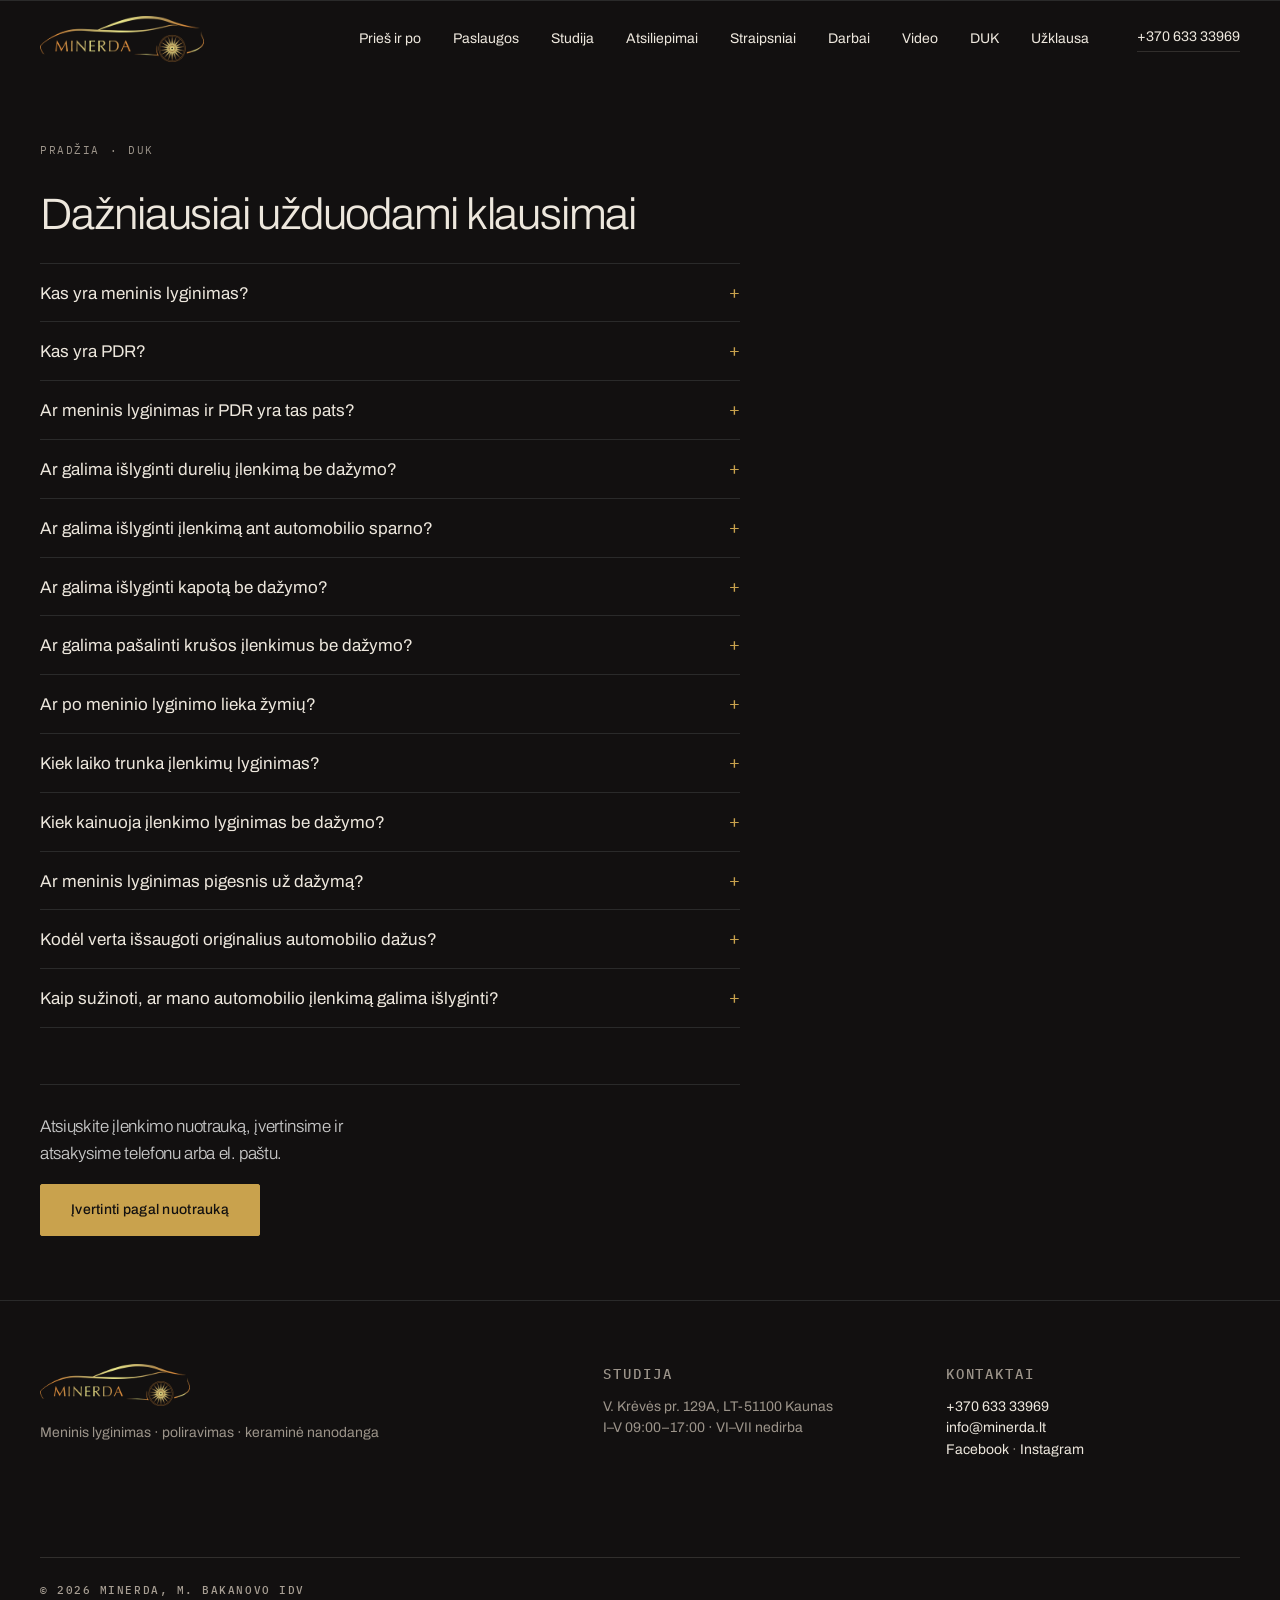
==== duk/index.html @ dfdcf054 "Zibintu straipsnis: pamatiniu -> matiniu visur Saltinis content/zibintu-poliravimas.md; per build at" ====
<!DOCTYPE html>
<html lang="lt">
<head>
<meta charset="utf-8">
<meta name="viewport" content="width=device-width, initial-scale=1, viewport-fit=cover">
<title>Dažniausiai užduodami klausimai | Minerda</title>
<meta name="description" content="Atsakymai apie meninį lyginimą ir PDR: durelių, sparno, kapoto ir krušos įlenkimų lyginimas be dažymo, žymės, terminai ir kaina. Minerda, Kaunas.">
<meta name="theme-color" content="#121010">
<link rel="canonical" href="https://minerda.lt/duk/">
<meta property="og:type" content="website">
<meta property="og:locale" content="lt_LT">
<meta property="og:site_name" content="Minerda">
<meta property="og:title" content="Dažniausiai užduodami klausimai | Minerda">
<meta property="og:description" content="Atsakymai apie meninį lyginimą ir PDR: durelių, sparno, kapoto ir krušos įlenkimų lyginimas be dažymo, žymės, terminai ir kaina. Minerda, Kaunas.">
<meta property="og:image" content="https://minerda.lt/img/og.jpg">
<meta property="og:url" content="https://minerda.lt/duk/">
<meta name="twitter:card" content="summary_large_image">
<link rel="icon" href="../img/icon-64.png" sizes="64x64">
<link rel="icon" href="../img/icon-512.png" sizes="512x512">
<link rel="apple-touch-icon" href="../img/icon-180.png">
<link rel="preconnect" href="https://fonts.googleapis.com">
<link rel="preconnect" href="https://fonts.gstatic.com" crossorigin>
<link rel="preload" as="style"
      href="https://fonts.googleapis.com/css2?family=Archivo:wght@300;400;500&family=IBM+Plex+Mono:wght@400;500&display=swap">
<link rel="stylesheet" media="print" onload="this.media='all'"
      href="https://fonts.googleapis.com/css2?family=Archivo:wght@300;400;500&family=IBM+Plex+Mono:wght@400;500&display=swap">
<noscript><link rel="stylesheet"
      href="https://fonts.googleapis.com/css2?family=Archivo:wght@300;400;500&family=IBM+Plex+Mono:wght@400;500&display=swap"></noscript>
<link rel="stylesheet" href="../styles.css?v=20260909b">
<script>document.documentElement.className += ' js';</script>
<script type="application/ld+json">{"@context": "https://schema.org", "@type": "FAQPage", "mainEntity": [{"@type": "Question", "name": "Kas yra meninis lyginimas?", "acceptedAnswer": {"@type": "Answer", "text": "Meninis lyginimas – automobilio kėbulo įlenkimų tiesinimo technologija, leidžianti daugeliu atvejų pašalinti deformaciją neperdažant automobilio detalės. Šis metodas dar vadinamas PDR arba įlenkimų lyginimu be dažymo."}}, {"@type": "Question", "name": "Kas yra PDR?", "acceptedAnswer": {"@type": "Answer", "text": "PDR – „Paintless Dent Repair\" – tai įlenkimų remonto be dažymo technologija. Jos metu automobilio kėbulo metalas formuojamas ir grąžinamas į pradinę padėtį išsaugant esamą dažų dangą."}}, {"@type": "Question", "name": "Ar meninis lyginimas ir PDR yra tas pats?", "acceptedAnswer": {"@type": "Answer", "text": "Praktikoje terminai „meninis lyginimas\", „bedažis lyginimas\", „įlenkimų lyginimas be dažymo\" ir „PDR\" dažnai naudojami tai pačiai arba labai panašiai automobilio kėbulo remonto technologijai apibūdinti."}}, {"@type": "Question", "name": "Ar galima išlyginti durelių įlenkimą be dažymo?", "acceptedAnswer": {"@type": "Answer", "text": "Dažnai taip. Jeigu durelių dažai nepažeisti ir metalo deformacija tinkama PDR technologijai, durelių įlenkimas gali būti pašalintas be dažymo."}}, {"@type": "Question", "name": "Ar galima išlyginti įlenkimą ant automobilio sparno?", "acceptedAnswer": {"@type": "Answer", "text": "Taip, daugelį sparnų įlenkimų galima lyginti PDR būdu. Galimybė priklauso nuo įlenkimo vietos, gylio, dažų būklės ir metalo deformacijos."}}, {"@type": "Question", "name": "Ar galima išlyginti kapotą be dažymo?", "acceptedAnswer": {"@type": "Answer", "text": "Daugeliu atvejų taip. PDR naudojamas kapoto įlenkimams, krušos duobutėms ir kitiems pažeidimams šalinti, tačiau kiekvienas pažeidimas turi būti įvertintas individualiai."}}, {"@type": "Question", "name": "Ar galima pašalinti krušos įlenkimus be dažymo?", "acceptedAnswer": {"@type": "Answer", "text": "Taip. Automobilių lyginimas po krušos yra viena svarbiausių PDR technologijos pritaikymo sričių. Jeigu dažai nepažeisti, daug krušos sukeltų įlenkimų galima pašalinti neperdažant automobilio."}}, {"@type": "Question", "name": "Ar po meninio lyginimo lieka žymių?", "acceptedAnswer": {"@type": "Answer", "text": "Rezultatas priklauso nuo pažeidimo sudėtingumo, metalo ištempimo, dažų būklės, pažeidimo vietos ir kitų aplinkybių. Tinkami PDR remontui įlenkimai dažnai gali būti pašalinti labai tiksliai."}}, {"@type": "Question", "name": "Kiek laiko trunka įlenkimų lyginimas?", "acceptedAnswer": {"@type": "Answer", "text": "Nedidelio įlenkimo remontas gali būti atliekamas gana greitai, tačiau sudėtingų arba daugybinių pažeidimų, pavyzdžiui, po krušos, remontas užtrunka ilgiau. Tikslus terminas nustatomas įvertinus automobilį."}}, {"@type": "Question", "name": "Kiek kainuoja įlenkimo lyginimas be dažymo?", "acceptedAnswer": {"@type": "Answer", "text": "Kaina priklauso nuo įlenkimo dydžio, gylio, vietos, detalės konstrukcijos, įlenkimų skaičiaus ir darbų sudėtingumo. Dėl šios priežasties tiksli meninio lyginimo kaina paprastai nustatoma pagal konkretaus pažeidimo nuotraukas arba apžiūrėjus automobilį."}}, {"@type": "Question", "name": "Ar meninis lyginimas pigesnis už dažymą?", "acceptedAnswer": {"@type": "Answer", "text": "Kai pažeidimas tinkamas PDR remontui, lyginimas be dažymo gali būti ekonomiškesnis, nes nereikia atlikti visų tradicinio kėbulo remonto etapų – glaistymo, gruntavimo ir detalės perdažymo."}}, {"@type": "Question", "name": "Kodėl verta išsaugoti originalius automobilio dažus?", "acceptedAnswer": {"@type": "Answer", "text": "Originali gamyklinė dažų danga leidžia išvengti papildomo detalės perdažymo ir galimų atspalvio skirtumų. Tai ypač aktualu naujesniems ir didesnės vertės automobiliams."}}, {"@type": "Question", "name": "Kaip sužinoti, ar mano automobilio įlenkimą galima išlyginti?", "acceptedAnswer": {"@type": "Answer", "text": "Paprasčiausias būdas – pateikti kelias aiškias įlenkimo nuotraukas iš skirtingų kampų. Pagal jas galima preliminariai įvertinti pažeidimą, o galutinis sprendimas priimamas apžiūrėjus automobilį."}}]}</script>
<script type="application/ld+json">{"@context": "https://schema.org", "@type": "BreadcrumbList", "itemListElement": [{"@type": "ListItem", "position": 1, "name": "Pradžia", "item": "https://minerda.lt/"}, {"@type": "ListItem", "position": 2, "name": "Dažniausiai užduodami klausimai", "item": "https://minerda.lt/duk/"}]}</script>
</head>
<body class="">
<a class="skip" href="#main">Pereiti prie turinio</a>

<header class="nav" id="nav">
  <div class="wrap nav__in">
    <a class="nav__brand" href="../#top" aria-label="Minerda — pradžia">
      <picture><source srcset="../img/minerda-logo-400.webp" type="image/webp"><img src="../img/minerda-logo-400.png" width="400" height="93" alt="Minerda"></picture>
    </a>
    <nav class="nav__links" aria-label="Pagrindinis meniu">
      <a href="../#darbas">Prieš ir po</a>
      <a href="../#paslaugos">Paslaugos</a>
      <a href="../#studija">Studija</a>
      <a href="../#atsiliepimai">Atsiliepimai</a>
      <a href="../straipsniai/">Straipsniai</a>
      <a href="../#darbai">Darbai</a>
      <a href="../#video">Video</a>
      <a href="../duk/">DUK</a>
      <a href="../#uzklausa">Užklausa</a>
    </nav>
    <a class="tlink nav__tel" href="tel:+37063333969">+370 633 33969</a>
    <button class="nav__toggle" id="navToggle" aria-expanded="false" aria-controls="navPanel" aria-label="Atidaryti meniu">
      <span></span><span></span>
    </button>
  </div>
  <div class="nav__panel" id="navPanel" hidden>
    <div class="nav__panel-in">
      <a href="../#darbas">Prieš ir po</a>
      <a href="../#paslaugos">Paslaugos</a>
      <a href="../#studija">Studija</a>
      <a href="../#atsiliepimai">Atsiliepimai</a>
      <a href="../straipsniai/">Straipsniai</a>
      <a href="../#darbai">Darbai</a>
      <a href="../#video">Video</a>
      <a href="../duk/">DUK</a>
      <a href="../#uzklausa">Užklausa</a>
    </div>
    <a class="nav__panel-tel" href="tel:+37063333969">+370 633 33969</a>
  </div>
</header>

<main id="main">

<section class="sec sec--list sec--dukpage">
  <div class="wrap">
    <nav class="crumbs rv" aria-label="Kelias"><a href="../">Pradžia</a><span>·</span><span>DUK</span></nav>
    <div class="head rv">
      <h1>Dažniausiai užduodami klausimai</h1>
    </div>
    <div class="art">
<div class="faq rv">
  <details>
    <summary>Kas yra meninis lyginimas?</summary>
    <div><p>Meninis lyginimas – automobilio kėbulo įlenkimų tiesinimo technologija, leidžianti daugeliu atvejų pašalinti deformaciją neperdažant automobilio detalės. Šis metodas dar vadinamas PDR arba įlenkimų lyginimu be dažymo.</p></div>
  </details>
  <details>
    <summary>Kas yra PDR?</summary>
    <div><p>PDR – „Paintless Dent Repair&quot; – tai įlenkimų remonto be dažymo technologija. Jos metu automobilio kėbulo metalas formuojamas ir grąžinamas į pradinę padėtį išsaugant esamą dažų dangą.</p></div>
  </details>
  <details>
    <summary>Ar meninis lyginimas ir PDR yra tas pats?</summary>
    <div><p>Praktikoje terminai „meninis lyginimas&quot;, „bedažis lyginimas&quot;, „įlenkimų lyginimas be dažymo&quot; ir „PDR&quot; dažnai naudojami tai pačiai arba labai panašiai automobilio kėbulo remonto technologijai apibūdinti.</p></div>
  </details>
  <details>
    <summary>Ar galima išlyginti durelių įlenkimą be dažymo?</summary>
    <div><p>Dažnai taip. Jeigu durelių dažai nepažeisti ir metalo deformacija tinkama PDR technologijai, durelių įlenkimas gali būti pašalintas be dažymo.</p></div>
  </details>
  <details>
    <summary>Ar galima išlyginti įlenkimą ant automobilio sparno?</summary>
    <div><p>Taip, daugelį sparnų įlenkimų galima lyginti PDR būdu. Galimybė priklauso nuo įlenkimo vietos, gylio, dažų būklės ir metalo deformacijos.</p></div>
  </details>
  <details>
    <summary>Ar galima išlyginti kapotą be dažymo?</summary>
    <div><p>Daugeliu atvejų taip. PDR naudojamas kapoto įlenkimams, krušos duobutėms ir kitiems pažeidimams šalinti, tačiau kiekvienas pažeidimas turi būti įvertintas individualiai.</p></div>
  </details>
  <details>
    <summary>Ar galima pašalinti krušos įlenkimus be dažymo?</summary>
    <div><p>Taip. Automobilių lyginimas po krušos yra viena svarbiausių PDR technologijos pritaikymo sričių. Jeigu dažai nepažeisti, daug krušos sukeltų įlenkimų galima pašalinti neperdažant automobilio.</p></div>
  </details>
  <details>
    <summary>Ar po meninio lyginimo lieka žymių?</summary>
    <div><p>Rezultatas priklauso nuo pažeidimo sudėtingumo, metalo ištempimo, dažų būklės, pažeidimo vietos ir kitų aplinkybių. Tinkami PDR remontui įlenkimai dažnai gali būti pašalinti labai tiksliai.</p></div>
  </details>
  <details>
    <summary>Kiek laiko trunka įlenkimų lyginimas?</summary>
    <div><p>Nedidelio įlenkimo remontas gali būti atliekamas gana greitai, tačiau sudėtingų arba daugybinių pažeidimų, pavyzdžiui, po krušos, remontas užtrunka ilgiau. Tikslus terminas nustatomas įvertinus automobilį.</p></div>
  </details>
  <details>
    <summary>Kiek kainuoja įlenkimo lyginimas be dažymo?</summary>
    <div><p>Kaina priklauso nuo įlenkimo dydžio, gylio, vietos, detalės konstrukcijos, įlenkimų skaičiaus ir darbų sudėtingumo. Dėl šios priežasties tiksli meninio lyginimo kaina paprastai nustatoma pagal konkretaus pažeidimo nuotraukas arba apžiūrėjus automobilį.</p></div>
  </details>
  <details>
    <summary>Ar meninis lyginimas pigesnis už dažymą?</summary>
    <div><p>Kai pažeidimas tinkamas PDR remontui, lyginimas be dažymo gali būti ekonomiškesnis, nes nereikia atlikti visų tradicinio kėbulo remonto etapų – glaistymo, gruntavimo ir detalės perdažymo.</p></div>
  </details>
  <details>
    <summary>Kodėl verta išsaugoti originalius automobilio dažus?</summary>
    <div><p>Originali gamyklinė dažų danga leidžia išvengti papildomo detalės perdažymo ir galimų atspalvio skirtumų. Tai ypač aktualu naujesniems ir didesnės vertės automobiliams.</p></div>
  </details>
  <details>
    <summary>Kaip sužinoti, ar mano automobilio įlenkimą galima išlyginti?</summary>
    <div><p>Paprasčiausias būdas – pateikti kelias aiškias įlenkimo nuotraukas iš skirtingų kampų. Pagal jas galima preliminariai įvertinti pažeidimą, o galutinis sprendimas priimamas apžiūrėjus automobilį.</p></div>
  </details>
</div>
      <div class="cta rv">
        <p class="cta__t">Atsiųskite įlenkimo nuotrauką, įvertinsime ir atsakysime telefonu arba el. paštu.</p>
        <a class="btn" href="../#uzklausa">Įvertinti pagal nuotrauką</a>
      </div>
    </div>
  </div>
</section>

</main>

<footer class="foot">
  <div class="wrap foot__in">
    <div class="foot__brand">
      <picture><source srcset="../img/minerda-logo-400.webp" type="image/webp"><img src="../img/minerda-logo-400.png" width="400" height="93" alt="Minerda" loading="lazy"></picture>
      <p>Meninis lyginimas · poliravimas · keraminė nanodanga</p>
    </div>
    <div class="foot__col foot__col--addr">
      <p class="mono">Studija</p>
      <p class="foot__lines"><span>V. Krėvės pr. 129A, LT-51100 Kaunas</span><b class="sep"> · </b><span>I–V 09:00–17:00 · VI–VII nedirba</span></p>
    </div>
    <div class="foot__col foot__col--con">
      <p class="mono">Kontaktai</p>
      <p class="foot__lines"><span><a href="tel:+37063333969">+370 633 33969</a></span><b class="sep"> · </b><span><a href="mailto:info@minerda.lt">info@minerda.lt</a></span><b class="sep"> · </b><span><a href="https://www.facebook.com/profile.php?id=100054326658601" target="_blank" rel="noopener">Facebook</a> · <a href="https://www.instagram.com/_minerda_/" target="_blank" rel="noopener">Instagram</a></span></p>
    </div>
    <p class="foot__legal">© <span id="yr">2026</span> MINERDA, M. Bakanovo IDV</p>
  </div>
</footer>

<div class="callbar" id="callbar">
  <a href="tel:+37063333969">Skambinti</a>
  <a href="../#uzklausa" class="callbar__b">Įvertinti pagal nuotrauką</a>
</div>

<script src="../lenis.min.js"></script>
<script src="../main.js?v=20260909b"></script>
</body>
</html>
---- styles.css ----
/* ─────────────────────────────────────────────────────────────
   MINERDA — Kaunas
   6 type sizes · 1 accent · 1 line · 0 shadows · 1 radius (2px)
   Rhythm: 128px between sections · 48px in section · 12px in pair · 96px between pairs
   Motion: one reveal · hero settle 1.04→1
   ───────────────────────────────────────────────────────────── */

:root{
  --ink:#121010;
  --ink-2:#191615;
  --text:#EDE7DD;
  --muted:#9C948A;
  --gold:#C9A24D;
  --line:rgba(237,231,221,.14);
  --line-2:#2A2A2A;
  --body-c:#C8C8C8;
  --cap-c:#9A9A9A;
  --desc-c:#B5B5B5;

  --f:"Archivo","Helvetica Neue",Arial,sans-serif;
  --m:"IBM Plex Mono",ui-monospace,monospace;
  --t-display:72px;
  --t-h2:44px;
  --t-lead:22px;
  --t-body:17px;
  --t-sm:14px;
  --t-label:11px;

  --gap-sec:64px;     /* ×2 between adjacent sections = 128px */
  --gap-block:48px;
  --gap-pair:96px;
  --s2:16px; --s3:24px; --s4:32px;
  --pad:40px;
  --max:1280px;
  --r:2px;

  --e:cubic-bezier(.16,1,.30,1);      /* UI, tekstų reveal */
  --e2:cubic-bezier(.76,0,.24,1);     /* didesni judesiai: clip atidengimai */
  --d-ui:150ms; --d-mid:320ms; --d-rev:560ms;
}

*,*::before,*::after{box-sizing:border-box}
html{-webkit-text-size-adjust:100%; -webkit-tap-highlight-color:transparent}
body{
  margin:0; background:var(--ink); color:var(--text);
  font-family:var(--f); font-size:var(--t-body); font-weight:400; line-height:1.55;
  font-feature-settings:"kern" 1,"liga" 1;
  -webkit-font-smoothing:antialiased; text-rendering:optimizeLegibility;
  overflow-x:hidden; overflow-x:clip;  /* clip, ne hidden — hidden laužo sticky */
}
img{max-width:100%; height:auto; display:block; border-radius:0}
table,th,td,input,textarea,button,select,optgroup{font-family:inherit; font-size:inherit; line-height:inherit}
a{color:inherit; text-decoration:none}
h1,h2,h3{margin:0; font-weight:300; letter-spacing:-.028em; text-wrap:balance}
p{margin:0; text-wrap:pretty}
::selection{background:var(--gold); color:var(--ink)}
:focus-visible{outline:2px solid var(--gold); outline-offset:3px}
.sr{position:absolute;width:1px;height:1px;overflow:hidden;clip:rect(0 0 0 0);white-space:nowrap}
.skip{position:absolute;left:-9999px;top:0;background:var(--gold);color:var(--ink);padding:12px 18px;z-index:200}
.skip:focus{left:0}

.wrap{width:100%; max-width:var(--max); margin:0 auto; padding-left:var(--pad); padding-right:var(--pad)}

/* small type — one recipe everywhere */
.label,.mono,.facts dt,.more dt,.ba__tag,
.field label,.contacts .mono,.lb__f figcaption,.foot__legal,.quote cite{
  font-family:var(--m); font-size:var(--t-label); font-weight:500;
  letter-spacing:.14em; text-transform:uppercase;
}
.label{color:var(--gold); margin:0 0 var(--s3)}
.mono{color:var(--muted)}
.lead{font-size:var(--t-lead); line-height:1.45; color:var(--muted); letter-spacing:-.012em}

/* ── actions: one primary style, secondary is a text link ─── */
.btn{
  display:inline-flex; align-items:center; justify-content:center;
  min-height:48px; padding:14px 30px; border:1px solid var(--gold); border-radius:var(--r);
  background:var(--gold); color:var(--ink);
  font-family:var(--f); font-size:var(--t-sm); font-weight:500; letter-spacing:.02em; cursor:pointer;
  transition:background-color var(--d-ui) var(--e), border-color var(--d-ui) var(--e), color var(--d-ui) var(--e), transform 100ms var(--e);
}
.btn:hover{background:var(--text); border-color:var(--text)}
.btn:active{transform:scale(.98)}
.btn--full{width:100%}
.tlink{
  display:inline-block; font-size:var(--t-sm); color:var(--text);
  border-bottom:1px solid var(--line); padding-bottom:3px;
  transition:border-color var(--d-ui) var(--e), color var(--d-ui) var(--e);
}
.tlink:hover{border-bottom-color:var(--text)}

/* ── nav ─────────────────────────────────────────────────── */
.nav{position:fixed; inset:0 0 auto; z-index:100; border-bottom:1px solid transparent;
     transition:background-color var(--d-mid) var(--e), border-color var(--d-mid) var(--e)}
.nav.is-stuck{background:rgba(18,16,16,.97); -webkit-backdrop-filter:blur(12px); backdrop-filter:blur(12px); border-bottom-color:var(--line)}
.nav__in{display:flex; align-items:center; gap:var(--gap-block); height:78px}
.nav__brand img{width:164px; height:auto}
.nav__links{display:flex; gap:var(--s4); margin-left:auto; font-size:var(--t-sm); color:var(--text)}
.nav__links a{position:relative; padding:6px 0; transition:color var(--d-ui) var(--e)}
.nav__links a::after{content:""; position:absolute; left:0; right:0; bottom:0; height:1px; background:var(--gold);
  transform:scaleX(0); transform-origin:left; transition:transform var(--d-mid) var(--e)}
.nav__links a:hover{color:var(--text)}
.nav__links a:hover::after{transform:scaleX(1)}
.nav__tel{font-size:var(--t-sm)}
.nav__toggle{display:none; width:48px; height:48px; margin-left:auto; background:none; border:0; cursor:pointer;
  padding:0; align-items:center; justify-content:center; flex-direction:column; gap:6px}
.nav__toggle span{display:block; width:22px; height:1px; background:var(--text); transition:transform var(--d-mid) var(--e)}
.nav__toggle[aria-expanded="true"] span:first-child{transform:translateY(3.5px) rotate(45deg)}
.nav__toggle[aria-expanded="true"] span:last-child{transform:translateY(-3.5px) rotate(-45deg)}
.nav__panel{display:none; flex-direction:column; padding:var(--s2) var(--pad) var(--gap-block);
  background:var(--ink); border-bottom:1px solid var(--line)}
.nav__panel a{padding:14px 0; font-size:var(--t-lead); border-bottom:1px solid var(--line)}
.nav__panel-tel{color:var(--text); border-bottom:0 !important}

/* ── hero: 21:9 plokštė, laiptuota antraštė kerta jos apatinį kraštą ── */
.hero{position:relative}
.hero__plate{position:relative; height:clamp(460px, 41vw, 70vh); height:clamp(460px, 41vw, 70svh); overflow:hidden}
.hero__plate img{width:100%; height:100%; object-fit:cover; object-position:50% 48%}
/* vientisa uždanga per visą kadrą (kaip pushintame builde), apačioje išsifadina į foną */
.hero__plate::after{content:""; position:absolute; inset:0; z-index:1; pointer-events:none;
  background:linear-gradient(180deg,
    rgba(18,16,16,.52) 0%,
    rgba(18,16,16,.46) 48%,
    rgba(18,16,16,.66) 78%,
    rgb(18,16,16) 100%)}  /* paskutinis stop pilnai nepermatomas — kraštas = fonas */
/* abi antraštės eilutės tamsioje plokštės zonoje, antra su laipto įtrauka */
.hero__in{position:relative; z-index:2; margin-top:-158px}
.hero h1{font-size:var(--t-display); line-height:1.02; letter-spacing:-.04em; margin-bottom:var(--s4)}
.hero__l2{display:block; padding-left:.92em}   /* laiptas */
.hero__au{font-style:normal; color:var(--gold)}
.hero__cols{display:grid; grid-template-columns:minmax(0,1fr) auto; gap:var(--gap-block); align-items:center}
.hero__sub{font-size:var(--t-lead); line-height:1.45; color:var(--muted); max-width:34ch;
  letter-spacing:-.012em; margin-left:66px}  /* lygiuoja su laipto įtrauka: .92em × 72px */
.hero__act{display:flex; align-items:center; gap:var(--s4); flex-wrap:wrap}
.hero__meta{margin-top:var(--gap-block); padding-top:var(--s3); border-top:1px solid var(--line);
  font-size:var(--t-sm); color:var(--muted); font-variant-numeric:tabular-nums}

/* vienintelis judesys įkeliant: lėtas settle 1.04 → 1 */
.js .hero__plate img{animation:heroSettle 6s var(--e) both}
@keyframes heroSettle{from{transform:scale(1.04)}to{transform:scale(1)}}

/* ── section rhythm ──────────────────────────────────────── */
.sec{padding:var(--gap-sec) 0; scroll-margin-top:96px}
.sec--ba{padding-top:calc(var(--gap-sec)*2)}
.sec--band{background:var(--ink-2)}  /* vienintelis toninis break'as */
.head{margin-bottom:var(--gap-block)}
.head h2,.head h3{font-size:var(--t-h2); line-height:1.08; max-width:16ch; margin-bottom:var(--s3)}
.head .lead{max-width:100%}
.head--split{display:grid; grid-template-columns:620px minmax(0,1fr); gap:var(--gap-block); align-items:end}
.head__l{max-width:620px}
.head__r{min-width:0}

/* ── before / after: sticky index rail + pair flow ───────── */
.ba-grid{display:grid; grid-template-columns:minmax(0,300px) minmax(0,1fr); gap:var(--gap-block); align-items:start}
.ba-rail{position:sticky; top:110px}
.ba-rail .lead{margin-top:var(--s3)}
.ba-index{list-style:none; margin:var(--gap-block) 0 0; padding:0; border-top:1px solid var(--line); counter-reset:bi}
.ba-index li{border-bottom:1px solid var(--line)}
.ba-index a{display:block; padding:13px 0 13px 18px; position:relative; font-size:var(--t-sm);
  color:var(--muted); transition:color var(--d-mid) var(--e)}
.ba-index a::before{content:""; position:absolute; left:0; top:13px; bottom:13px; width:1px;
  background:var(--text); transform:scaleY(0); transform-origin:top; transition:transform var(--d-mid) var(--e)}
.ba-index a span{display:block; margin-top:2px; font-size:var(--t-sm); opacity:.65}
.ba-index a:hover{color:var(--text)}
.ba-index li.is-cur a{color:var(--text)}
.ba-index li.is-cur a::before{transform:scaleY(1)}

/* ── comparison + light-board video ──────────────────────── */
.cmp{margin-top:0}
.cmp__grid{display:grid; grid-template-columns:minmax(0,1fr) minmax(0,320px); gap:var(--gap-sec); align-items:start}
.cmp__media{margin:0}
.cmp__media video{width:100%; aspect-ratio:9/16; object-fit:cover; display:block; background:var(--ink-2)}
.cmp__t{border-collapse:collapse; font-size:var(--t-sm); font-variant-numeric:tabular-nums; table-layout:fixed; width:auto}
.cmp__t th,.cmp__t td{text-align:left; padding:15px 24px 15px 0; border-bottom:1px solid var(--line); font-weight:400; vertical-align:baseline}
.cmp__t thead th{color:var(--muted); font-family:var(--m); font-size:var(--t-label); font-weight:500; letter-spacing:.14em; text-transform:uppercase; padding-bottom:12px}
.cmp__t tbody th{color:var(--muted); width:240px}
.cmp__t td{width:200px}
.cmp__t .y{color:var(--text)}
.cmp__t .n{color:var(--muted)}
.cmp__note{margin-top:var(--s4); font-size:var(--t-sm); color:var(--muted); max-width:62ch}
.cmp__cta{margin-top:var(--s4)}

/* ── services ────────────────────────────────────────────── */
.svc{list-style:none; margin:0; padding:0; display:grid; grid-template-columns:repeat(3,1fr); gap:var(--gap-block)}
.svc__i{display:flex; flex-direction:column}
.svc__media{overflow:hidden; aspect-ratio:4/5; margin-bottom:var(--s4); background:var(--ink-2)}
.svc__media img{width:100%; height:100%; object-fit:cover}
.svc__i h3{font-size:var(--t-lead); font-weight:400; letter-spacing:-.02em; margin-bottom:var(--s2)}
.svc__i p{font-size:var(--t-sm); color:var(--muted)}

.more{margin:0; border-top:1px solid var(--line)}
.more > div{padding:14px 0; border-bottom:1px solid var(--line); display:grid; grid-template-columns:150px minmax(0,1fr); gap:var(--s3)}
.more dt{color:var(--muted); padding-top:3px}
.more dd{margin:0; font-size:var(--t-sm); color:var(--text)}
.more strong{font-weight:500; color:var(--text); font-variant-numeric:tabular-nums}

/* ── studio (be media: kadras nebuvo top ryškumo — kliento taisyklė) ── */
/* shown well under the 1438px source width so it stays sharp */
.facts{margin:0; border-top:1px solid var(--line)}
.facts > div{display:flex; justify-content:space-between; gap:var(--s3); padding:13px 0; border-bottom:1px solid var(--line)}
.facts dt{color:var(--muted); padding-top:3px}
.facts dd{margin:0; font-size:var(--t-sm); text-align:right; font-variant-numeric:tabular-nums}
.quote{margin:var(--gap-block) 0 0; padding-left:var(--s3); border-left:1px solid var(--line); max-width:62ch}
.quote p{font-size:var(--t-lead); font-weight:300; letter-spacing:-.02em; line-height:1.35}
.quote cite{display:block; margin-top:var(--s2); color:var(--muted); font-style:normal}

/* ── gallery: 3:2 kadrai, parašas po kiekvienu ───────────── */
.gal{list-style:none; margin:0; padding:0; display:grid; grid-template-columns:repeat(3,1fr); gap:12px}
.gal__f{margin:0}
.gal__i{display:block; width:100%; padding:0; border:0; background:var(--ink-2); overflow:hidden; cursor:pointer; aspect-ratio:3/2}
.gal__i img{width:100%; height:100%; object-fit:cover; transition:transform 700ms var(--e)}
.gal__i:hover img{transform:scale(1.03)}
.gal__cap{margin-top:10px; color:var(--muted); font-size:var(--t-sm)}

/* ── form ────────────────────────────────────────────────── */
.sec--form{border-top:1px solid var(--line)}
.form-grid{display:grid; grid-template-columns:1fr 1fr; gap:var(--gap-block)}
.form-grid__l h2{font-size:var(--t-h2); line-height:1.08; letter-spacing:-.028em; margin-bottom:var(--s3); max-width:16ch}
.contacts{list-style:none; margin:var(--gap-block) 0 0; padding:0; border-top:1px solid var(--line)}
.contacts li{display:flex; justify-content:space-between; align-items:baseline; gap:var(--s3); padding:14px 0; border-bottom:1px solid var(--line); font-size:var(--t-sm)}
.contacts a{color:var(--text); border-bottom:1px solid var(--line); transition:border-color var(--d-ui) var(--e);
  padding:14px 0; margin:-14px 0}  /* nematoma 48px tap zona */
.contacts a:hover{border-bottom-color:var(--text)}
.field{margin-bottom:var(--s3)}
.field label{display:block; color:var(--muted); margin-bottom:10px}
.field .opt{text-transform:none; letter-spacing:.02em; color:#A79E93}
.field input,.field textarea{
  -webkit-appearance:none; appearance:none;
  width:100%; background:transparent; border:1px solid var(--line); border-radius:var(--r);
  color:var(--text); font-family:var(--f); font-size:var(--t-body); padding:14px 16px; min-height:52px;
  transition:border-color var(--d-ui) var(--e)
}
.field textarea{resize:vertical; line-height:1.5}
.field input::placeholder,.field textarea::placeholder{color:var(--muted); opacity:.6}
.field input:focus,.field textarea:focus{outline:none; border-color:var(--gold)}
.field{position:relative}
.file-input{position:absolute; width:1px; height:1px; opacity:0; overflow:hidden; clip:rect(0 0 0 0); white-space:nowrap}
.field .file-btn{
  display:inline-flex; align-items:center; justify-content:center; min-height:48px; padding:12px 22px; margin:0;
  border:1px solid var(--line); border-radius:var(--r); color:var(--text); cursor:pointer;
  font-family:var(--f); font-size:var(--t-sm); font-weight:500; letter-spacing:.02em; text-transform:none;
  transition:border-color var(--d-ui) var(--e)
}
.field .file-btn:hover{border-color:var(--text)}
.file-input:focus-visible ~ .file-btn{outline:2px solid var(--gold); outline-offset:3px}
.field.is-bad input,.field.is-bad textarea{border-color:var(--gold)}
.err{font-size:var(--t-sm); color:var(--gold); margin-top:7px}
.file-note{font-size:var(--t-sm); color:var(--muted); margin-top:8px}
.form__status{margin-top:var(--s3); font-size:var(--t-sm); color:var(--muted)}
.form__status.is-ok{color:var(--text)}
.form__status.is-bad{color:var(--gold)}
.form__fine{margin-top:var(--s2); font-size:var(--t-sm); color:#A79E93}
#submit[disabled]{opacity:.55; cursor:default}

/* ── footer ──────────────────────────────────────────────── */
.foot{border-top:1px solid var(--line); padding:var(--gap-sec) 0 var(--gap-block)}
.foot__in{display:grid; grid-template-columns:1.4fr .8fr .8fr; gap:var(--gap-block); align-items:start}
.foot__brand img{width:150px; margin-bottom:var(--s2)}
.foot__brand p{font-size:var(--t-sm); color:var(--muted)}
.foot__col p:first-child{margin-bottom:10px}
.foot__lines span{display:block}
.foot__lines .sep{display:none}
.foot__col p{font-size:var(--t-sm); color:var(--muted)}
.foot__col a{color:var(--text); border-bottom:1px solid transparent; transition:border-color var(--d-ui) var(--e)}
.foot__col a:hover{border-bottom-color:var(--text)}
.foot__legal{grid-column:1/-1; margin-top:var(--gap-block); padding-top:var(--s3); border-top:1px solid var(--line); color:#A79E93}

.callbar{display:none}

/* ── lightbox ────────────────────────────────────────────── */
.lb{position:fixed; inset:0; z-index:300; background:rgba(10,9,9,.96); display:flex; align-items:center; justify-content:center; padding:64px 72px}
.lb[hidden]{display:none}
.lb__f{margin:0; max-width:1200px; width:100%; text-align:center}
.lb__f img{max-height:78vh; max-height:78svh; width:auto; margin:0 auto; object-fit:contain}
.lb__f figcaption{margin-top:var(--s3); color:var(--muted)}
.lb__x,.lb__nav{
  position:absolute; background:transparent; border:1px solid var(--line); color:var(--text);
  width:52px; height:52px; border-radius:var(--r); cursor:pointer; font-size:var(--t-lead); line-height:1;
  display:flex; align-items:center; justify-content:center;
  transition:border-color var(--d-ui) var(--e)
}
.lb__x:hover,.lb__nav:hover{border-color:var(--text)}
.lb__x{top:24px; right:24px}
.lb__nav{top:50%; margin-top:-26px}
.lb__nav--p{left:24px} .lb__nav--n{right:24px}

/* ── reveal: one behaviour, 70ms stagger ─────────────────── */
.js .rv{opacity:0; transform:translate3d(0,16px,0)}
.js .rv.is-in{
  opacity:1; transform:translate3d(0,0,0);
  transition:opacity 380ms linear var(--rd,0ms), transform var(--d-rev) var(--e) var(--rd,0ms);
}
/* media atidengiama clip'u iš viršaus, kartu su lengvu scale settle —
   stebimas .rv TĖVAS, ne pats img (clip-path ant stebimo elemento žudo IO) */
.js .rv .cw__l img,.js .rv .svc__media img,.js .rv .mvid video,.js .gal.rv img{
  clip-path:inset(0 0 100% 0); transform:scale(1.04);
  transition:clip-path 900ms var(--e2) var(--rd,0ms), transform 900ms var(--e2) var(--rd,0ms);
}
.js .rv.is-in .cw__l img,.js .rv.is-in .svc__media img,.js .rv.is-in .mvid video,.js .gal.rv.is-in img{
  clip-path:inset(0 0 0 0); transform:none;
}
/* hover transition grąžinama po reveal'o */
.js .gal.rv.is-in .gal__i img{transition:transform 700ms var(--e)}

/* ── responsive ──────────────────────────────────────────── */
@media (max-width:1100px){
  :root{--pad:32px}
  .head--split{grid-template-columns:1fr; gap:var(--s4); align-items:start}
  .head__l{max-width:100%}
  .ba-grid{grid-template-columns:1fr}
  .ba-rail{position:static}
  .ba-index{display:none}
}
@media (max-width:900px){
  :root{--t-display:38px; --t-h2:22px; --t-lead:17px; --pad:20px}
  .hero h1{max-width:none; letter-spacing:-.032em}
  .hero__in{margin-top:-96px}
  .hero__l2{padding-left:.6em}
  .hero__sub{max-width:none; margin-left:0}
  .hero__cols{grid-template-columns:1fr}
  .head h2,.head h3{max-width:none}
  .nav__links,.nav__tel{display:none}
  .nav__toggle{display:flex}
  .nav.is-open .nav__panel{display:flex}
  .nav.is-open{background:var(--ink)}
  .nav__brand img{width:140px}
  .form-grid{grid-template-columns:1fr; gap:var(--gap-block)}
  .cmp__grid{grid-template-columns:1fr; gap:var(--gap-block)}
  .cmp__media{max-width:320px}
  .svc{grid-template-columns:1fr; gap:0}
  .svc__i{display:grid; grid-template-columns:120px minmax(0,1fr); gap:var(--s2) var(--s4);
    align-items:start; padding:var(--s4) 0}
  .svc__i:first-child{padding-top:0}
  .svc__i + .svc__i{border-top:1px solid var(--line)}
  .svc__media{grid-column:1; grid-row:1/3; margin:0}
  .svc__i h3{grid-column:2; grid-row:1; margin-bottom:0}
  .svc__i p{grid-column:2; grid-row:2; margin-top:0}
  .foot__in{grid-template-columns:1fr 1fr}
  .foot__brand{grid-column:1/-1}
}
@media (max-width:700px){
  .hero__plate{height:52vh; height:52svh}
  .hero__act{display:none}
  .cmp__t{width:100%; table-layout:auto}
  .cmp__t thead{display:none}
  .cmp__t tbody tr{display:grid; grid-template-columns:1fr 1fr; border-bottom:1px solid var(--line); padding-bottom:12px}
  .cmp__t tbody th{display:block; grid-column:1/-1; width:auto; padding:14px 0 6px; border:0;
    font-family:var(--m); font-size:var(--t-label); font-weight:500; letter-spacing:.14em; text-transform:uppercase; color:var(--muted)}
  .cmp__t td{display:block; width:auto; padding:0; border:0}
  .cmp__t td::before{content:attr(data-l); display:block; font-family:var(--m); font-size:var(--t-label);
    letter-spacing:.14em; text-transform:uppercase; color:var(--muted); opacity:.7; margin-bottom:3px}
  .cmp__media{max-width:none}
  .cmp__media video{aspect-ratio:4/5}
  .more > div{grid-template-columns:1fr; gap:6px}
  .svc__i{grid-template-columns:104px minmax(0,1fr)}
  .gal{grid-template-columns:repeat(2,1fr)}
  .foot__in{grid-template-columns:1fr}
  .foot{padding-bottom:104px}
  .lb{padding:56px 16px}
  .lb__nav{width:44px; height:44px; margin-top:-22px}
  .lb__nav--p{left:8px} .lb__nav--n{right:8px}
  .lb__x{top:12px; right:12px; width:44px; height:44px}
  .lb__f img{max-height:66vh; max-height:66svh}
}

html.qa .hero__plate{height:560px}
html.qa .rv{opacity:1 !important; transform:none !important}
html.qa .hero__plate img{animation:none}
html.qa .rv img,html.qa .rv video{transform:none !important; clip-path:none !important}

/* reduced-motion tvarkoma žemiau — mobile judesys nebeišjungiamas */
@media (prefers-reduced-motion:reduce){
  *,*::before,*::after{animation-duration:.01ms !important; transition-duration:.01ms !important}
  .js .hero__plate img{animation:none}
  .js .rv{opacity:1; transform:none}
  .js .rv .cw__l img,.js .rv .svc__media img,.js .rv .mvid video,.js .gal.rv img{transform:none; clip-path:none}
}


/* ═══════════════════════════════════════════════════════════════
   COMPONENTS — before/after slider, media blocks, rails, motion
   Judesys: tik transform/opacity, ease-out, 400–700ms.
   ═══════════════════════════════════════════════════════════════ */

/* mono index above every H2 — vienintelis auksinis akcentas sekcijoje */
.ix{font-family:var(--m); font-size:var(--t-label); font-weight:500; letter-spacing:.14em;
  color:var(--gold); margin:0 0 12px}

/* ── D1 · before / after ─────────────────────────────────────── */
.cw{margin:0}
.cw__stage{
  position:relative; aspect-ratio:3/2; overflow:hidden; background:var(--ink-2);
  border-radius:var(--r); border:1px solid var(--line-2);
  touch-action:pan-y; cursor:ew-resize; -webkit-user-select:none; user-select:none;
}
.cw__l{position:absolute; inset:0}
.cw__l img{width:100%; height:100%; object-fit:cover; -webkit-user-drag:none; pointer-events:none}
.cw__l--b{clip-path:inset(0 calc(100% - var(--p,50%)) 0 0)}
.cw__stage::before{
  content:""; position:absolute; inset:0 0 auto; height:72px; z-index:2; pointer-events:none;
  background:linear-gradient(180deg, rgba(18,16,16,.42), rgba(18,16,16,0));
}
.cw__lbl{
  position:absolute; top:12px; z-index:3; margin:0;
  font-family:var(--m); font-size:11px; font-weight:500; letter-spacing:.12em;
  text-transform:uppercase; color:#fff; opacity:.7; pointer-events:none;
}
.cw__lbl--b{left:12px}
.cw__lbl--a{right:12px}
.cw__line{
  position:absolute; top:0; bottom:0; left:var(--p,50%); z-index:4;
  width:1px; background:rgba(255,255,255,.6); pointer-events:none;
}
.cw__knob{
  position:absolute; top:50%; left:var(--p,50%); z-index:5;
  width:36px; height:36px; margin:-18px 0 0 -18px; padding:0;
  border:1px solid var(--gold); border-radius:50%; background:rgba(18,16,16,.55);
  display:flex; align-items:center; justify-content:center; gap:3px; cursor:ew-resize;
}
.cw__knob svg{width:7px; height:11px; display:block; fill:none;
  stroke:rgba(255,255,255,.85); stroke-width:1.2; stroke-linecap:round; stroke-linejoin:round}
.cw__cap{margin-top:14px; color:var(--cap-c); font-size:13px}
/* noscript pora — tas pats kadras be slinkties */
.cw__ns{display:grid; grid-template-columns:1fr 1fr; gap:12px}
.cw__ns figure{margin:0}
.cw__ns img{width:100%; aspect-ratio:3/2; object-fit:cover; border-radius:var(--r); border:1px solid var(--line-2)}
.cw__ns figcaption{margin-top:8px; font-family:var(--m); font-size:11px; letter-spacing:.12em;
  text-transform:uppercase; color:var(--muted)}
.cw__ns .cw__cap{grid-column:1/-1}

/* thumbnail strip — 56px squares, active gets the gold hairline */
.cw__thumbs{
  list-style:none; display:flex; gap:8px; margin:14px 0 0; padding:0;
  overflow-x:auto; -webkit-overflow-scrolling:touch; scrollbar-width:none;
}
.cw__thumbs::-webkit-scrollbar{display:none}
.cw__thumbs li{flex:0 0 auto}
.cw__t{
  width:56px; height:56px; padding:0; border:1px solid var(--line-2); border-radius:var(--r);
  background:var(--ink-2); overflow:hidden; cursor:pointer; display:block; opacity:.65;
  transition:opacity 300ms var(--e), border-color 300ms var(--e);
}
.cw__t img{width:100%; height:100%; object-fit:cover}
.cw__t.is-cur{opacity:1; border-color:var(--gold)}

/* ── media block: full-bleed video ───────────────────────────── */
.mvid{margin:var(--gap-block) 0 0}
.mvid video{
  width:100%; aspect-ratio:3/2; object-fit:cover; display:block; background:var(--ink-2);
  border-radius:var(--r); border:1px solid var(--line-2);
}
.mvid--flush{margin:0}
.mvid--wide video{aspect-ratio:16/9}
.sec.sec--clip{padding-top:0}
.sec.sec--why{padding-top:0}
.js .sec--clip::before,.js .sec--why::before{content:none}
.mvid--studio{margin:0 0 var(--gap-block)}
.mvid--studio video{aspect-ratio:16/9}
.svc__media--v{position:relative}
.svc__media--v video{width:100%; height:100%; object-fit:cover; display:block; background:var(--ink-2)}

/* ── iOS Low Power: autoplay užblokuotas → plona play ikona ──── */
.vwrap{position:relative}
.v-play{
  position:absolute; left:50%; top:50%; width:44px; height:44px; margin:-22px 0 0 -22px;
  padding:0; border:1px solid var(--gold); border-radius:50%; background:rgba(18,16,16,.45);
  display:flex; align-items:center; justify-content:center; cursor:pointer; z-index:3;
  opacity:0; pointer-events:none; transition:opacity 400ms var(--e);
}
.v-play.is-on{opacity:1; pointer-events:auto}
.v-play svg{pointer-events:none}
.v-play svg{width:14px; height:14px; display:block; margin-left:2px; fill:#fff}
.v-play:active{transform:scale(.98)}

/* ── C2 · video rail ─────────────────────────────────────────── */
.vrail{list-style:none; margin:0; padding:0; display:grid; grid-template-columns:repeat(3,1fr); gap:var(--gap-block)}
.vrail__m{overflow:hidden; background:var(--ink-2); border-radius:var(--r); border:1px solid var(--line-2)}
.vrail__m video{width:100%; aspect-ratio:9/16; object-fit:cover; display:block}
.vrail .cap{margin-top:12px; color:var(--cap-c); font-size:13px}

/* ── F3 · hairline drawn in between sections ─────────────────── */
.sec,.foot{position:relative}
.js .sec::before,.js .foot::before{
  content:""; position:absolute; top:0; left:0; right:0; height:1px; background:var(--line-2);
  transform:scaleX(0); transform-origin:left; transition:transform 700ms var(--e);
}
.js .sec.is-in::before,.js .foot.is-in::before{transform:scaleX(1)}
.sec--form{border-top:0}
.foot{border-top:0}

/* ── F7 · price ──────────────────────────────────────────────── */
.more .price,.price{display:block; color:var(--gold); font-size:28px; font-weight:300; line-height:1.1;
  letter-spacing:-.03em; margin-bottom:6px; font-variant-numeric:tabular-nums}

/* ── F1 · hero: settle + line-by-line rise + parallax ────────── */
.js .hero__plate img{animation:heroSettle 1800ms cubic-bezier(.22,.61,.36,1) both; will-change:transform}
@keyframes heroSettle{from{transform:scale(1.06)}to{transform:scale(1)}}
.js .hero h1 span,.js .hero__sub{display:block; opacity:0; transform:translate3d(0,18px,0)}
.js .hero h1 span{animation:heroLine 620ms cubic-bezier(.22,.61,.36,1) both}
.js .hero__sub{animation:heroLine 620ms cubic-bezier(.22,.61,.36,1) 300ms both}
.js .hero__l1{animation-delay:100ms}
.js .hero__l2{animation-delay:200ms}
@keyframes heroLine{to{opacity:1; transform:translate3d(0,0,0)}}

/* ═══════════════════════════════════════════════════════════════
   MOBILE — 390/430px pirmiausia. Media edge-to-edge, tekstas 22px.
   ═══════════════════════════════════════════════════════════════ */
@media (max-width:760px){
  :root{
    --pad:22px; --gap-sec:48px; --gap-block:24px;
    --t-h2:30px; --t-body:16px; --t-sm:15px;
  }
  body{font-size:16px; line-height:1.5; color:var(--body-c)}
  .sec{padding:var(--gap-sec) 0}
  .sec--ba{padding-top:var(--gap-sec)}
  .head{margin-bottom:var(--s3)}
  .head h2,.head h3,.ba-rail h2,.form-grid__l h2{
    font-size:var(--t-h2); line-height:1.1; color:var(--text); letter-spacing:-.03em; margin-bottom:14px}
  .lead{font-size:16px; line-height:1.5; color:var(--body-c)}

  /* media pralaužia 22px paraštę */
  .bleed,.cw__stage,.mvid,.svc__media{
    margin-left:calc(var(--pad)*-1); margin-right:calc(var(--pad)*-1);
    width:calc(100% + var(--pad)*2); max-width:none;
  }
  .cw__stage{border-left:0; border-right:0; border-radius:0}
  .mvid video{border-left:0; border-right:0; border-radius:0}

  /* B — hero: tekstas ant nuotraukos apačioje (pilnas ekranas — žr. ≤1100 bloką) */
  .hero h1{margin-bottom:18px}
  .hero__sub{color:var(--text); opacity:.92}
  .hero__meta{margin-top:24px; padding-top:16px}

  /* D2 — slankiklis + miniatiūros */
  .cw__cap{padding:0 var(--pad)}
  .cw__thumbs{padding:0 var(--pad)}

  /* D3 — #darbas: viena pora vietoj keturių */
  .ba-rail .lead{margin-top:0}
  .ba-grid{gap:14px}
  .cw__cap{margin-top:10px}
  .cw__thumbs{margin-top:10px}
  .cmp{margin-top:var(--gap-sec)}
  .cmp__grid{gap:0}

  /* E3 — palyginimas: viena antraštės eilutė, be pakartotų etikečių */
  .cmp__t{width:100%; table-layout:fixed; border-collapse:collapse}
  .cmp__t thead{display:block}
  .cmp__t thead tr{display:grid; grid-template-columns:1fr 1fr}
  .cmp__t .cmp__t-k{display:none}
  .cmp__t thead th{padding:0 0 10px; border-bottom:1px solid var(--line-2); font-size:10px; letter-spacing:.1em}
  .cmp__t tbody{display:block}
  .cmp__t tbody tr{display:grid; grid-template-columns:1fr 1fr;
    border-bottom:1px solid var(--line-2); padding-bottom:12px}
  .cmp__t tbody th{display:block; grid-column:1/-1; width:auto; padding:14px 0 4px; border:0;
    font-family:var(--m); font-size:10px; font-weight:500; letter-spacing:.1em;
    text-transform:uppercase; color:var(--muted)}
  .cmp__t td{display:block; width:auto; padding:0; border:0; font-size:15px}
  .cmp__t td::before{content:none}
  .cmp__note{margin-top:var(--s3); font-size:14px}
  .cmp__cta{margin-top:var(--s3); width:100%}

  /* E2 — paslaugų kortelė vertikali */
  .svc{grid-template-columns:1fr; gap:0}
  .svc__i{display:block; padding:14px 0}
  .svc__i:first-child{padding-top:0}
  .svc__i + .svc__i{border-top:1px solid var(--line-2)}
  .svc__media{aspect-ratio:16/9; margin:0 calc(var(--pad)*-1) 14px; border-radius:0}
  .svc__i h3{font-size:20px; color:var(--text); margin-bottom:8px; letter-spacing:-.02em}
  .svc__i p{font-size:15px; color:var(--desc-c); line-height:1.5}
  .more > div{grid-template-columns:1fr; gap:6px; padding:16px 0}
  .more dd{font-size:15px; color:var(--desc-c)}
  .more .price,.price{font-size:40px; margin-bottom:8px}

  /* studija */
  .quote{margin-top:var(--s3)}
  .quote p{font-size:18px}
  .facts dd{font-size:15px}

  /* E4 — #darbai: horizontalus scroll-snap, 72vw kortelės */
  .sec--gal .head{margin-bottom:var(--s3)}
  .gal{
    display:flex; gap:12px; overflow-x:auto; scroll-snap-type:x mandatory;
    -webkit-overflow-scrolling:touch; scrollbar-width:none;
    padding:0 var(--pad) 4px; margin:0;
  }
  .gal::-webkit-scrollbar{display:none}
  .gal > li{flex:0 0 72vw; scroll-snap-align:center}
  .gal__i{aspect-ratio:3/2; border-radius:var(--r); border:1px solid var(--line-2)}
  .gal__cap{font-size:13px; color:var(--cap-c); margin-top:10px}

  /* C2 — video juosta: 78vw, matosi 1,2 kortelės */
  .sec--video .head{margin-bottom:var(--s3)}
  .vrail{
    display:flex; gap:12px; overflow-x:auto; scroll-snap-type:x mandatory;
    -webkit-overflow-scrolling:touch; scrollbar-width:none;
    padding:0 var(--pad) 4px;
  }
  .vrail::-webkit-scrollbar{display:none}
  .vrail__i{flex:0 0 60vw; scroll-snap-align:center}

  /* F4 — centrinė kortelė pilna, šoninės atsitraukia */
  .js .vrail__i,.js .gal > li{
    transform:scale(.95); opacity:.65; transform-origin:center;
    transition:transform 300ms var(--e), opacity 300ms var(--e);
  }
  .js .vrail__i.is-mid,.js .gal > li.is-mid{transform:scale(1); opacity:1}

  /* E5 — forma */
  .form-grid{gap:var(--s3)}
  .contacts{margin-top:var(--s3)}
  .field{margin-bottom:14px}
  .contacts li{padding:11px 0}
  .contacts a{padding:11px 0; margin:-11px 0}
  .field input,.field textarea{min-height:52px; border:1px solid #333; font-size:16px}
  .field input:focus,.field textarea:focus{border:1px solid var(--gold)}
  .field .file-btn{width:100%; border-color:#333}
  .form-grid__l h2{font-size:var(--t-h2)}

  /* E6 — footer ≤380px */
  .foot{padding:36px 0 calc(24px + env(safe-area-inset-bottom))}
  .foot__in{display:block}
  .foot__brand img{width:124px; margin-bottom:10px}
  .foot__brand p{font-size:13px; color:var(--cap-c)}
  .foot__col{margin-top:18px}
  .foot__col p:first-child{margin-bottom:6px}
  .foot__col p{font-size:13px; line-height:1.5}
  .foot__lines span{display:inline}
  .foot__lines .sep{display:inline; font-weight:400; color:var(--muted); opacity:.55}
  .foot__legal{margin-top:18px; padding-top:14px; font-size:10px}

  /* E9 — hamburger: viso ekrano juodas overlay */
  .nav__panel{
    position:fixed; inset:0; z-index:120; display:none; flex-direction:column;
    justify-content:center; padding:0 var(--pad) calc(28px + env(safe-area-inset-bottom));
    background:#000; border:0; overflow-y:auto;
  }
  .nav.is-open .nav__panel{display:flex}
  .nav.is-open{background:transparent}
  .nav__panel-in{display:flex; flex-direction:column; margin:auto 0}
  .nav__panel a{
    font-size:28px; line-height:1.2; padding:12px 0; border:0; color:var(--text);
    letter-spacing:-.03em; opacity:0; transform:translate3d(0,14px,0);
  }
  .nav.is-open .nav__panel a{animation:navIn 420ms cubic-bezier(.22,.61,.36,1) both}
  .nav.is-open .nav__panel-in a:nth-child(1){animation-delay:60ms}
  .nav.is-open .nav__panel-in a:nth-child(2){animation-delay:120ms}
  .nav.is-open .nav__panel-in a:nth-child(3){animation-delay:180ms}
  .nav.is-open .nav__panel-in a:nth-child(4){animation-delay:240ms}
  .nav.is-open .nav__panel-in a:nth-child(5){animation-delay:300ms}
  .nav.is-open .nav__panel-in a:nth-child(6){animation-delay:360ms}
  .nav__panel-tel{
    margin-top:auto; color:var(--gold) !important; font-size:20px !important;
    font-family:var(--m); letter-spacing:.04em; animation-delay:420ms !important;
  }
  .nav__toggle{position:relative; z-index:130}
  .nav.is-open .nav__toggle span{background:var(--text)}
  @keyframes navIn{to{opacity:1; transform:translate3d(0,0,0)}}

  /* E1 — sticky juosta tik kai hero išėjo iš viewport'o */
  .callbar{
    display:grid; grid-template-columns:1fr 1fr; gap:8px;
    position:fixed; left:0; right:0; bottom:0; z-index:150; height:64px;
    padding:8px 12px; padding-bottom:calc(8px + env(safe-area-inset-bottom));
    background:rgba(18,16,16,.94); -webkit-backdrop-filter:blur(14px); backdrop-filter:blur(14px);
    border-top:1px solid var(--line-2);
    transform:translate3d(0,110%,0); transition:transform 250ms cubic-bezier(.22,.61,.36,1);
  }
  .callbar.is-on{transform:translate3d(0,0,0)}
  .callbar a{display:flex; align-items:center; justify-content:center; border-radius:var(--r);
    font-size:14px; font-weight:500; border:1px solid var(--line-2); color:var(--text)}
  .callbar a:active{transform:scale(.98)}
  .callbar .callbar__b{background:var(--gold); color:var(--ink); border-color:var(--gold)}
  .foot{padding-bottom:calc(88px + env(safe-area-inset-bottom))}

  /* inline CTA mobile paslėpti — juostoje jau yra */
  .cmp__cta,.hero__act{display:none}
}

/* ── F2 · reveal ─────────────────────────────────────────────── */
.js .rv{opacity:0; transform:translate3d(0,16px,0)}
.js .rv.is-in{
  opacity:1; transform:translate3d(0,0,0);
  transition:opacity 500ms cubic-bezier(.22,.61,.36,1) var(--rd,0ms),
             transform 500ms cubic-bezier(.22,.61,.36,1) var(--rd,0ms);
}
.js .rv .cw__l img,.js .rv .svc__media img,.js .rv .svc__media video,
.js .rv .mvid video,.js .gal.rv img,.js .vrail.rv .vrail__m video{
  clip-path:inset(0 0 100% 0);
  transition:clip-path 700ms cubic-bezier(.22,.61,.36,1) var(--rd,0ms);
}
.js .rv.is-in .cw__l img,.js .rv.is-in .svc__media img,.js .rv.is-in .svc__media video,
.js .rv.is-in .mvid video,.js .gal.rv.is-in img,.js .vrail.rv.is-in .vrail__m video{
  clip-path:inset(0 0 0 0);
}

/* ── prefers-reduced-motion: viskas išjungiama ───────────────── */
@media (prefers-reduced-motion:reduce){
  *,*::before,*::after{
    animation-duration:.01ms !important; animation-iteration-count:1 !important;
    transition-duration:.01ms !important; scroll-behavior:auto !important;
  }
  .js .hero__plate img{animation:none; transform:none !important}
  .js .hero h1 span,.js .hero__sub{opacity:1; transform:none; animation:none}
  .js .rv{opacity:1; transform:none}
  .js .rv .cw__l img,.js .rv .svc__media img,.js .rv .svc__media video,
  .js .rv .mvid video,.js .gal.rv img,.js .vrail.rv .vrail__m video{clip-path:none}
  .js .sec::before,.js .foot::before{transform:scaleX(1)}
  .js .vrail__i,.js .gal > li{transform:none; opacity:1}
  .callbar{transition:none}
  .nav.is-open .nav__panel a{animation:none; opacity:1; transform:none}
}

/* QA capture */
html.qa .callbar{display:none}
html.qa .js .sec::before{transform:scaleX(1)}
html.qa .vrail__i,html.qa .gal > li{transform:none !important; opacity:1 !important}
html.qa .hero h1 span,html.qa .hero__sub{opacity:1 !important; transform:none !important; animation:none !important}


/* ── hero per visą pirmą ekraną (telefonai ir planšetės portrete) ──
   Ta pati kompozicija kaip anksčiau: horizontali plokštė su VISU Urus
   priekiu, laiptuota antraštė kerta jos apatinį kraštą, po ja paantraštė;
   hero ištemptas iki 100svh — adreso/valandų eilutė prispausta prie ekrano
   apačios, kad pirmame ekrane būtų tik hero.                              */
@media (max-width:1100px){
  .hero{
    position:relative; overflow:hidden;
    min-height:100vh; min-height:100svh;
    display:flex; flex-direction:column;
  }
  .hero__plate{position:relative; height:58vh; height:58svh; flex:0 0 auto}
  html.qa .hero__plate{height:58svh}
  .hero__plate img{height:100%; object-position:50% 48%}
  .hero__in{
    flex:1 1 auto; display:flex; flex-direction:column;
    margin-top:-96px; padding-bottom:calc(20px + env(safe-area-inset-bottom));
  }
  .hero__meta{margin-top:auto; padding-top:16px}
}
@media (max-width:1100px) and (min-width:761px){
  .hero__in{margin-top:-140px}
}

/* telefonai: pilnas kadras (1400×1180) per visą plotį — nieko nekerpa,
   antraštė didesnė ir kerta plokštės apačią, meta eilutė ekrano apačioje */
@media (max-width:760px){
  .hero__plate{height:auto; aspect-ratio:1400/1180}
  html.qa .hero__plate{height:auto}
  .hero__plate img{object-position:50% 50%}
  .hero__plate::after{
    background:linear-gradient(180deg,
      rgba(18,16,16,.46) 0%,
      rgba(18,16,16,.10) 26%,
      rgba(18,16,16,.16) 58%,
      rgba(18,16,16,.72) 84%,
      rgb(18,16,16) 100%);
  }
  /* su šia horizontalia nuotrauka automobilio priekis telefone užima ~39 %
     ekrano — 100svh paliktų ~470px tuštumos, tad hero = turinys (min 72 %), meta apačioje */
  .hero{min-height:72vh; min-height:72svh}
  .hero__in{margin-top:-72px}
  .hero h1{font-size:42px; letter-spacing:-.035em; margin-bottom:18px}
  .hero__l2{padding-left:.45em}
  .hero__sub{font-size:18px; max-width:30ch}
  .hero__meta{margin-top:auto; padding-top:16px}
  .hero__in{padding-bottom:calc(18px + env(safe-area-inset-bottom))}
}


/* ── atsiliepimai: citatos stilius, be žvaigždučių, be karuselės ──── */
.rev__stat{margin-top:-8px; font-size:var(--t-sm); color:var(--muted)}
.rev__stat a{color:var(--text); border-bottom:1px solid var(--line); padding-bottom:2px;
  transition:border-color var(--d-ui) var(--e)}
.rev__stat a:hover{border-bottom-color:var(--text)}
.rev{list-style:none; margin:0; padding:0; display:grid; grid-template-columns:repeat(3,minmax(0,1fr)); gap:var(--gap-block)}
.rev__i{padding-left:var(--s3); border-left:1px solid var(--line); max-width:62ch}
.rev__i[hidden]{display:none}
.rev__meta{display:flex; flex-wrap:wrap; gap:6px 12px; margin-bottom:12px;
  font-family:var(--m); font-size:var(--t-label); font-weight:500; letter-spacing:.14em; text-transform:uppercase; color:var(--muted)}
.rev__name{color:var(--text)}
.rev__t{font-size:var(--t-lead); font-weight:300; letter-spacing:-.02em; line-height:1.35}
.rev__more{
  display:inline-flex; align-items:center; justify-content:center; margin-top:var(--gap-block);
  min-height:48px; padding:12px 22px; border:1px solid var(--line); border-radius:var(--r);
  background:transparent; color:var(--text); font-family:var(--f); font-size:var(--t-sm); font-weight:500;
  letter-spacing:.02em; cursor:pointer; transition:border-color var(--d-ui) var(--e), transform 100ms var(--e);
}
.rev__more[hidden]{display:none}
.rev__more:hover{border-color:var(--text)}
.rev__more:active{transform:scale(.98)}
@media (max-width:1100px){ .rev{grid-template-columns:repeat(2,minmax(0,1fr))} }
@media (max-width:760px){
  .rev{grid-template-columns:1fr; gap:var(--s3)}
  .rev__t{font-size:18px}
  .rev__more{width:100%}
  .rev__stat{margin-top:-4px}
}


/* ── straipsniai: kortelės, straipsnis, DUK ───────────────────── */
.cards{list-style:none; margin:0; padding:0; display:grid; grid-template-columns:repeat(2,minmax(0,1fr)); gap:var(--gap-block) var(--gap-sec)}
.card{border-top:1px solid var(--line); padding-top:18px}
.card h3{font-size:var(--t-lead); font-weight:400; letter-spacing:-.02em; line-height:1.3; margin-bottom:10px}
.card h3 a{color:var(--text)}
.card p{font-size:var(--t-sm); color:var(--muted); display:-webkit-box; -webkit-line-clamp:2; -webkit-box-orient:vertical; overflow:hidden}
.card__more,.cards__all a{display:inline-block; margin-top:14px; font-size:var(--t-sm); color:var(--text);
  border-bottom:1px solid var(--line); padding-bottom:2px; transition:border-color var(--d-ui) var(--e)}
.card__more:hover,.cards__all a:hover{border-bottom-color:var(--text)}
.cards__all{margin-top:var(--gap-block)}
.crumbs{display:flex; gap:10px; margin-bottom:var(--s4); font-family:var(--m); font-size:var(--t-label);
  letter-spacing:.14em; text-transform:uppercase; color:var(--muted)}
.crumbs a{color:var(--muted); transition:color var(--d-ui) var(--e)}
.crumbs a:hover{color:var(--text)}
.sec--art,.sec--list{padding-top:calc(78px + var(--gap-sec))}
.sec--dukpage .head{margin-bottom:var(--s3)}
.sec--dukpage .faq{margin-top:0}
#duk .cards__all{margin-top:var(--s3)}
.sec--list .head h1{font-size:var(--t-h2); line-height:1.08; margin-bottom:var(--s3)}
.art{max-width:70ch}
.art h1{font-size:clamp(30px,4.6vw,48px); line-height:1.08; letter-spacing:-.03em; margin-bottom:var(--s3); text-wrap:balance}
.art h2{font-size:clamp(24px,3vw,30px); line-height:1.15; letter-spacing:-.025em; margin:0 0 14px}
.art h3{font-size:20px; font-weight:400; letter-spacing:-.02em; margin:26px 0 8px}
.art p{margin:0 0 1em; font-size:17px; line-height:1.6; color:var(--body-c)}
.art ul{margin:0 0 1.2em; padding-left:1.15em}
.art li{margin:0 0 .3em; font-size:17px; line-height:1.55; color:var(--body-c)}
.art__s{margin-top:44px}
.art__lead{margin-top:0}
.art__lead p:first-of-type{font-size:19px; line-height:1.5; color:var(--text)}
.art .faq{margin-top:8px}
.cta{margin-top:56px; padding-top:28px; border-top:1px solid var(--line-2)}
.cta__t{font-size:var(--t-lead); font-weight:300; letter-spacing:-.02em; line-height:1.35; margin-bottom:var(--s3); max-width:36ch}

/* DUK accordion — <details>, be ikonų bibliotekų */
.faq{border-top:1px solid var(--line-2)}
.faq details{border-bottom:1px solid var(--line-2)}
.faq summary{
  cursor:pointer; list-style:none; padding:16px 0; font-size:17px; line-height:1.4; color:var(--text);
  display:flex; justify-content:space-between; align-items:baseline; gap:16px;
}
.faq summary::-webkit-details-marker{display:none}
.faq summary::after{content:"+"; font-family:var(--m); font-size:18px; color:var(--gold); flex:0 0 auto;
  transition:transform var(--d-mid) var(--e)}
.faq details[open] summary::after{transform:rotate(45deg)}
.faq details > div{padding:0 0 18px; max-width:62ch}
.faq details > div p{margin:0 0 .8em; font-size:16px; line-height:1.55; color:var(--body-c)}
.faq details > div p:last-child{margin-bottom:0}
@media (max-width:1100px){ .cards{grid-template-columns:repeat(2,minmax(0,1fr))} }
@media (max-width:760px){
  .cards{grid-template-columns:1fr; gap:var(--s3)}
  .sec--art,.sec--list{padding-top:calc(78px + 24px)}
  .art h1{font-size:30px}
  .art h2{font-size:24px}
  .art p,.art li{font-size:16px}
  .art__lead p:first-of-type{font-size:18px}
  .art__s{margin-top:36px}
  .cta .btn{width:100%}
}
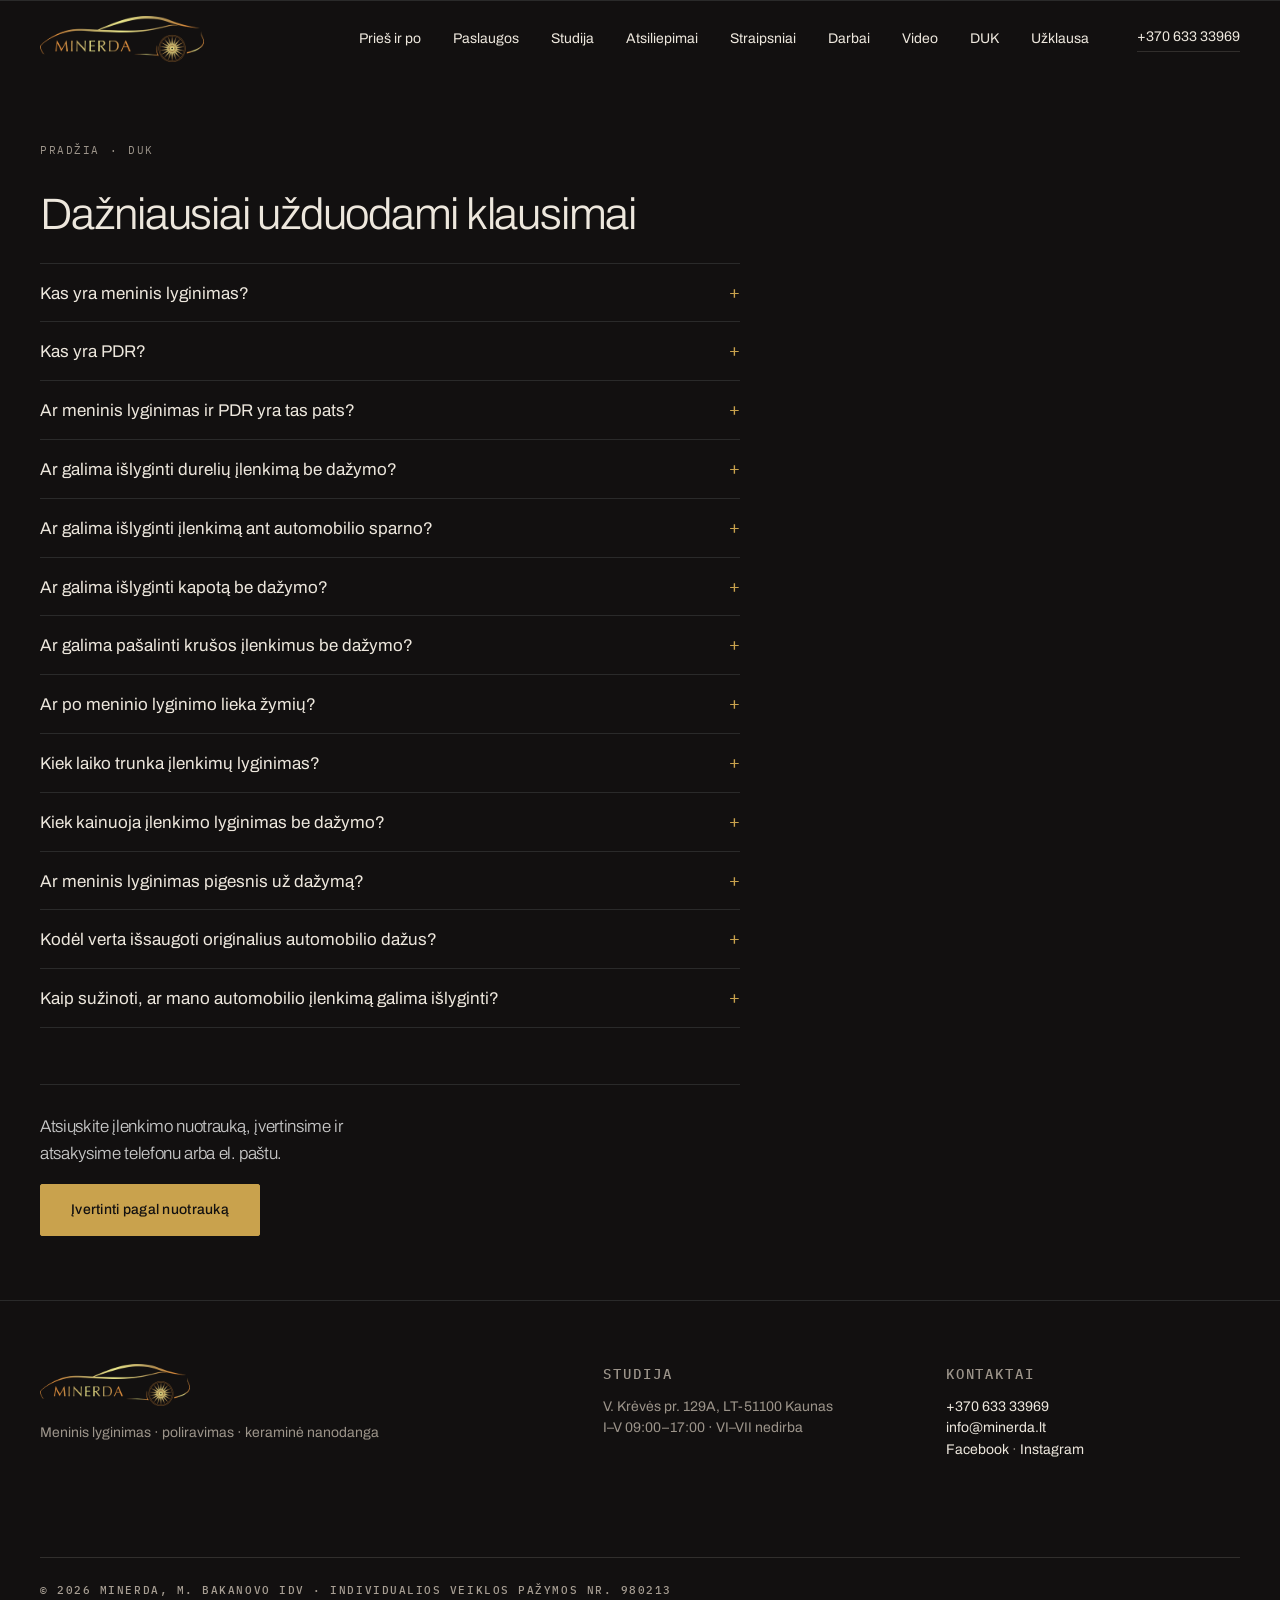
==== commit 56b379fb: "Porastes veiklos numeris + sutvarkytas favicon Porasteje prie rekvizitu eilutes idetas "Individualio" ====
--- a/duk/index.html
+++ b/duk/index.html
@@ -15,8 +15,9 @@
 <meta property="og:image" content="https://minerda.lt/img/og.jpg">
 <meta property="og:url" content="https://minerda.lt/duk/">
 <meta name="twitter:card" content="summary_large_image">
-<link rel="icon" href="../img/icon-64.png" sizes="64x64">
-<link rel="icon" href="../img/icon-512.png" sizes="512x512">
+<link rel="icon" href="../favicon.ico" sizes="32x32">
+<link rel="icon" href="../img/icon-96.png" type="image/png" sizes="96x96">
+<link rel="icon" href="../img/icon-192.png" type="image/png" sizes="192x192">
 <link rel="apple-touch-icon" href="../img/icon-180.png">
 <link rel="preconnect" href="https://fonts.googleapis.com">
 <link rel="preconnect" href="https://fonts.gstatic.com" crossorigin>
@@ -26,7 +27,7 @@
       href="https://fonts.googleapis.com/css2?family=Archivo:wght@300;400;500&family=IBM+Plex+Mono:wght@400;500&display=swap">
 <noscript><link rel="stylesheet"
       href="https://fonts.googleapis.com/css2?family=Archivo:wght@300;400;500&family=IBM+Plex+Mono:wght@400;500&display=swap"></noscript>
-<link rel="stylesheet" href="../styles.css?v=20260909b">
+<link rel="stylesheet" href="../styles.css?v=20260909d">
 <script>document.documentElement.className += ' js';</script>
 <script type="application/ld+json">{"@context": "https://schema.org", "@type": "FAQPage", "mainEntity": [{"@type": "Question", "name": "Kas yra meninis lyginimas?", "acceptedAnswer": {"@type": "Answer", "text": "Meninis lyginimas – automobilio kėbulo įlenkimų tiesinimo technologija, leidžianti daugeliu atvejų pašalinti deformaciją neperdažant automobilio detalės. Šis metodas dar vadinamas PDR arba įlenkimų lyginimu be dažymo."}}, {"@type": "Question", "name": "Kas yra PDR?", "acceptedAnswer": {"@type": "Answer", "text": "PDR – „Paintless Dent Repair\" – tai įlenkimų remonto be dažymo technologija. Jos metu automobilio kėbulo metalas formuojamas ir grąžinamas į pradinę padėtį išsaugant esamą dažų dangą."}}, {"@type": "Question", "name": "Ar meninis lyginimas ir PDR yra tas pats?", "acceptedAnswer": {"@type": "Answer", "text": "Praktikoje terminai „meninis lyginimas\", „bedažis lyginimas\", „įlenkimų lyginimas be dažymo\" ir „PDR\" dažnai naudojami tai pačiai arba labai panašiai automobilio kėbulo remonto technologijai apibūdinti."}}, {"@type": "Question", "name": "Ar galima išlyginti durelių įlenkimą be dažymo?", "acceptedAnswer": {"@type": "Answer", "text": "Dažnai taip. Jeigu durelių dažai nepažeisti ir metalo deformacija tinkama PDR technologijai, durelių įlenkimas gali būti pašalintas be dažymo."}}, {"@type": "Question", "name": "Ar galima išlyginti įlenkimą ant automobilio sparno?", "acceptedAnswer": {"@type": "Answer", "text": "Taip, daugelį sparnų įlenkimų galima lyginti PDR būdu. Galimybė priklauso nuo įlenkimo vietos, gylio, dažų būklės ir metalo deformacijos."}}, {"@type": "Question", "name": "Ar galima išlyginti kapotą be dažymo?", "acceptedAnswer": {"@type": "Answer", "text": "Daugeliu atvejų taip. PDR naudojamas kapoto įlenkimams, krušos duobutėms ir kitiems pažeidimams šalinti, tačiau kiekvienas pažeidimas turi būti įvertintas individualiai."}}, {"@type": "Question", "name": "Ar galima pašalinti krušos įlenkimus be dažymo?", "acceptedAnswer": {"@type": "Answer", "text": "Taip. Automobilių lyginimas po krušos yra viena svarbiausių PDR technologijos pritaikymo sričių. Jeigu dažai nepažeisti, daug krušos sukeltų įlenkimų galima pašalinti neperdažant automobilio."}}, {"@type": "Question", "name": "Ar po meninio lyginimo lieka žymių?", "acceptedAnswer": {"@type": "Answer", "text": "Rezultatas priklauso nuo pažeidimo sudėtingumo, metalo ištempimo, dažų būklės, pažeidimo vietos ir kitų aplinkybių. Tinkami PDR remontui įlenkimai dažnai gali būti pašalinti labai tiksliai."}}, {"@type": "Question", "name": "Kiek laiko trunka įlenkimų lyginimas?", "acceptedAnswer": {"@type": "Answer", "text": "Nedidelio įlenkimo remontas gali būti atliekamas gana greitai, tačiau sudėtingų arba daugybinių pažeidimų, pavyzdžiui, po krušos, remontas užtrunka ilgiau. Tikslus terminas nustatomas įvertinus automobilį."}}, {"@type": "Question", "name": "Kiek kainuoja įlenkimo lyginimas be dažymo?", "acceptedAnswer": {"@type": "Answer", "text": "Kaina priklauso nuo įlenkimo dydžio, gylio, vietos, detalės konstrukcijos, įlenkimų skaičiaus ir darbų sudėtingumo. Dėl šios priežasties tiksli meninio lyginimo kaina paprastai nustatoma pagal konkretaus pažeidimo nuotraukas arba apžiūrėjus automobilį."}}, {"@type": "Question", "name": "Ar meninis lyginimas pigesnis už dažymą?", "acceptedAnswer": {"@type": "Answer", "text": "Kai pažeidimas tinkamas PDR remontui, lyginimas be dažymo gali būti ekonomiškesnis, nes nereikia atlikti visų tradicinio kėbulo remonto etapų – glaistymo, gruntavimo ir detalės perdažymo."}}, {"@type": "Question", "name": "Kodėl verta išsaugoti originalius automobilio dažus?", "acceptedAnswer": {"@type": "Answer", "text": "Originali gamyklinė dažų danga leidžia išvengti papildomo detalės perdažymo ir galimų atspalvio skirtumų. Tai ypač aktualu naujesniems ir didesnės vertės automobiliams."}}, {"@type": "Question", "name": "Kaip sužinoti, ar mano automobilio įlenkimą galima išlyginti?", "acceptedAnswer": {"@type": "Answer", "text": "Paprasčiausias būdas – pateikti kelias aiškias įlenkimo nuotraukas iš skirtingų kampų. Pagal jas galima preliminariai įvertinti pažeidimą, o galutinis sprendimas priimamas apžiūrėjus automobilį."}}]}</script>
 <script type="application/ld+json">{"@context": "https://schema.org", "@type": "BreadcrumbList", "itemListElement": [{"@type": "ListItem", "position": 1, "name": "Pradžia", "item": "https://minerda.lt/"}, {"@type": "ListItem", "position": 2, "name": "Dažniausiai užduodami klausimai", "item": "https://minerda.lt/duk/"}]}</script>
@@ -158,7 +159,7 @@
       <p class="mono">Kontaktai</p>
       <p class="foot__lines"><span><a href="tel:+37063333969">+370 633 33969</a></span><b class="sep"> · </b><span><a href="mailto:info@minerda.lt">info@minerda.lt</a></span><b class="sep"> · </b><span><a href="https://www.facebook.com/profile.php?id=100054326658601" target="_blank" rel="noopener">Facebook</a> · <a href="https://www.instagram.com/_minerda_/" target="_blank" rel="noopener">Instagram</a></span></p>
     </div>
-    <p class="foot__legal">© <span id="yr">2026</span> MINERDA, M. Bakanovo IDV</p>
+    <p class="foot__legal">© <span id="yr">2026</span> MINERDA, M. Bakanovo IDV · Individualios veiklos pažymos Nr. 980213</p>
   </div>
 </footer>
 
@@ -168,6 +169,6 @@
 </div>
 
 <script src="../lenis.min.js"></script>
-<script src="../main.js?v=20260909b"></script>
+<script src="../main.js?v=20260909d"></script>
 </body>
 </html>
--- a/styles.css
+++ b/styles.css
@@ -507,13 +507,13 @@
    ═══════════════════════════════════════════════════════════════ */
 @media (max-width:760px){
   :root{
-    --pad:22px; --gap-sec:48px; --gap-block:24px;
+    --pad:22px; --gap-sec:56px; --gap-block:24px;
     --t-h2:30px; --t-body:16px; --t-sm:15px;
   }
   body{font-size:16px; line-height:1.5; color:var(--body-c)}
   .sec{padding:var(--gap-sec) 0}
   .sec--ba{padding-top:var(--gap-sec)}
-  .head{margin-bottom:var(--s3)}
+  .head{margin-bottom:28px}
   .head h2,.head h3,.ba-rail h2,.form-grid__l h2{
     font-size:var(--t-h2); line-height:1.1; color:var(--text); letter-spacing:-.03em; margin-bottom:14px}
   .lead{font-size:16px; line-height:1.5; color:var(--body-c)}
@@ -562,13 +562,13 @@
 
   /* E2 — paslaugų kortelė vertikali */
   .svc{grid-template-columns:1fr; gap:0}
-  .svc__i{display:block; padding:14px 0}
+  .svc__i{display:block; padding:20px 0}
   .svc__i:first-child{padding-top:0}
   .svc__i + .svc__i{border-top:1px solid var(--line-2)}
   .svc__media{aspect-ratio:16/9; margin:0 calc(var(--pad)*-1) 14px; border-radius:0}
   .svc__i h3{font-size:20px; color:var(--text); margin-bottom:8px; letter-spacing:-.02em}
   .svc__i p{font-size:15px; color:var(--desc-c); line-height:1.5}
-  .more > div{grid-template-columns:1fr; gap:6px; padding:16px 0}
+  .more > div{grid-template-columns:1fr; gap:8px; padding:18px 0}
   .more dd{font-size:15px; color:var(--desc-c)}
   .more .price,.price{font-size:40px; margin-bottom:8px}
 
@@ -578,7 +578,7 @@
   .facts dd{font-size:15px}
 
   /* E4 — #darbai: horizontalus scroll-snap, 72vw kortelės */
-  .sec--gal .head{margin-bottom:var(--s3)}
+  .sec--gal .head{margin-bottom:28px}
   .gal{
     display:flex; gap:12px; overflow-x:auto; scroll-snap-type:x mandatory;
     -webkit-overflow-scrolling:touch; scrollbar-width:none;
@@ -590,7 +590,7 @@
   .gal__cap{font-size:13px; color:var(--cap-c); margin-top:10px}
 
   /* C2 — video juosta: 78vw, matosi 1,2 kortelės */
-  .sec--video .head{margin-bottom:var(--s3)}
+  .sec--video .head{margin-bottom:28px}
   .vrail{
     display:flex; gap:12px; overflow-x:auto; scroll-snap-type:x mandatory;
     -webkit-overflow-scrolling:touch; scrollbar-width:none;
@@ -609,9 +609,9 @@
   /* E5 — forma */
   .form-grid{gap:var(--s3)}
   .contacts{margin-top:var(--s3)}
-  .field{margin-bottom:14px}
-  .contacts li{padding:11px 0}
-  .contacts a{padding:11px 0; margin:-11px 0}
+  .field{margin-bottom:18px}
+  .contacts li{padding:13px 0}
+  .contacts a{padding:13px 0; margin:-13px 0}
   .field input,.field textarea{min-height:52px; border:1px solid #333; font-size:16px}
   .field input:focus,.field textarea:focus{border:1px solid var(--gold)}
   .field .file-btn{width:100%; border-color:#333}
@@ -775,25 +775,28 @@
 .rev__stat a:hover{border-bottom-color:var(--text)}
 .rev{list-style:none; margin:0; padding:0; display:grid; grid-template-columns:repeat(3,minmax(0,1fr)); gap:var(--gap-block)}
 .rev__i{padding-left:var(--s3); border-left:1px solid var(--line); max-width:62ch}
-.rev__i[hidden]{display:none}
 .rev__meta{display:flex; flex-wrap:wrap; gap:6px 12px; margin-bottom:12px;
   font-family:var(--m); font-size:var(--t-label); font-weight:500; letter-spacing:.14em; text-transform:uppercase; color:var(--muted)}
 .rev__name{color:var(--text)}
 .rev__t{font-size:var(--t-lead); font-weight:300; letter-spacing:-.02em; line-height:1.35}
-.rev__more{
+/* „Rodyti daugiau" — vienas mygtukas visiems suskleistiems sąrašams */
+.showall{
   display:inline-flex; align-items:center; justify-content:center; margin-top:var(--gap-block);
   min-height:48px; padding:12px 22px; border:1px solid var(--line); border-radius:var(--r);
   background:transparent; color:var(--text); font-family:var(--f); font-size:var(--t-sm); font-weight:500;
   letter-spacing:.02em; cursor:pointer; transition:border-color var(--d-ui) var(--e), transform 100ms var(--e);
 }
-.rev__more[hidden]{display:none}
-.rev__more:hover{border-color:var(--text)}
-.rev__more:active{transform:scale(.98)}
+.showall[hidden]{display:none}
+.showall:hover{border-color:var(--text)}
+.showall:active{transform:scale(.98)}
+/* suskleisti elementai: [hidden] turi nugalėti grid/flex display taisykles */
+[data-collapse] > [hidden],[data-collapse-m] > [hidden]{display:none !important}
 @media (max-width:1100px){ .rev{grid-template-columns:repeat(2,minmax(0,1fr))} }
 @media (max-width:760px){
-  .rev{grid-template-columns:1fr; gap:var(--s3)}
+  .rev{grid-template-columns:1fr; gap:30px}
+  .rev__i{padding-left:18px}
   .rev__t{font-size:18px}
-  .rev__more{width:100%}
+  .showall{width:100%}
   .rev__stat{margin-top:-4px}
 }
 
@@ -847,7 +850,10 @@
 .faq details > div p:last-child{margin-bottom:0}
 @media (max-width:1100px){ .cards{grid-template-columns:repeat(2,minmax(0,1fr))} }
 @media (max-width:760px){
-  .cards{grid-template-columns:1fr; gap:var(--s3)}
+  .cards{grid-template-columns:1fr; gap:30px}
+  .card{padding-top:22px}
+  .faq summary{padding:19px 0}
+  .faq details > div{padding-bottom:20px}
   .sec--art,.sec--list{padding-top:calc(78px + 24px)}
   .art h1{font-size:30px}
   .art h2{font-size:24px}
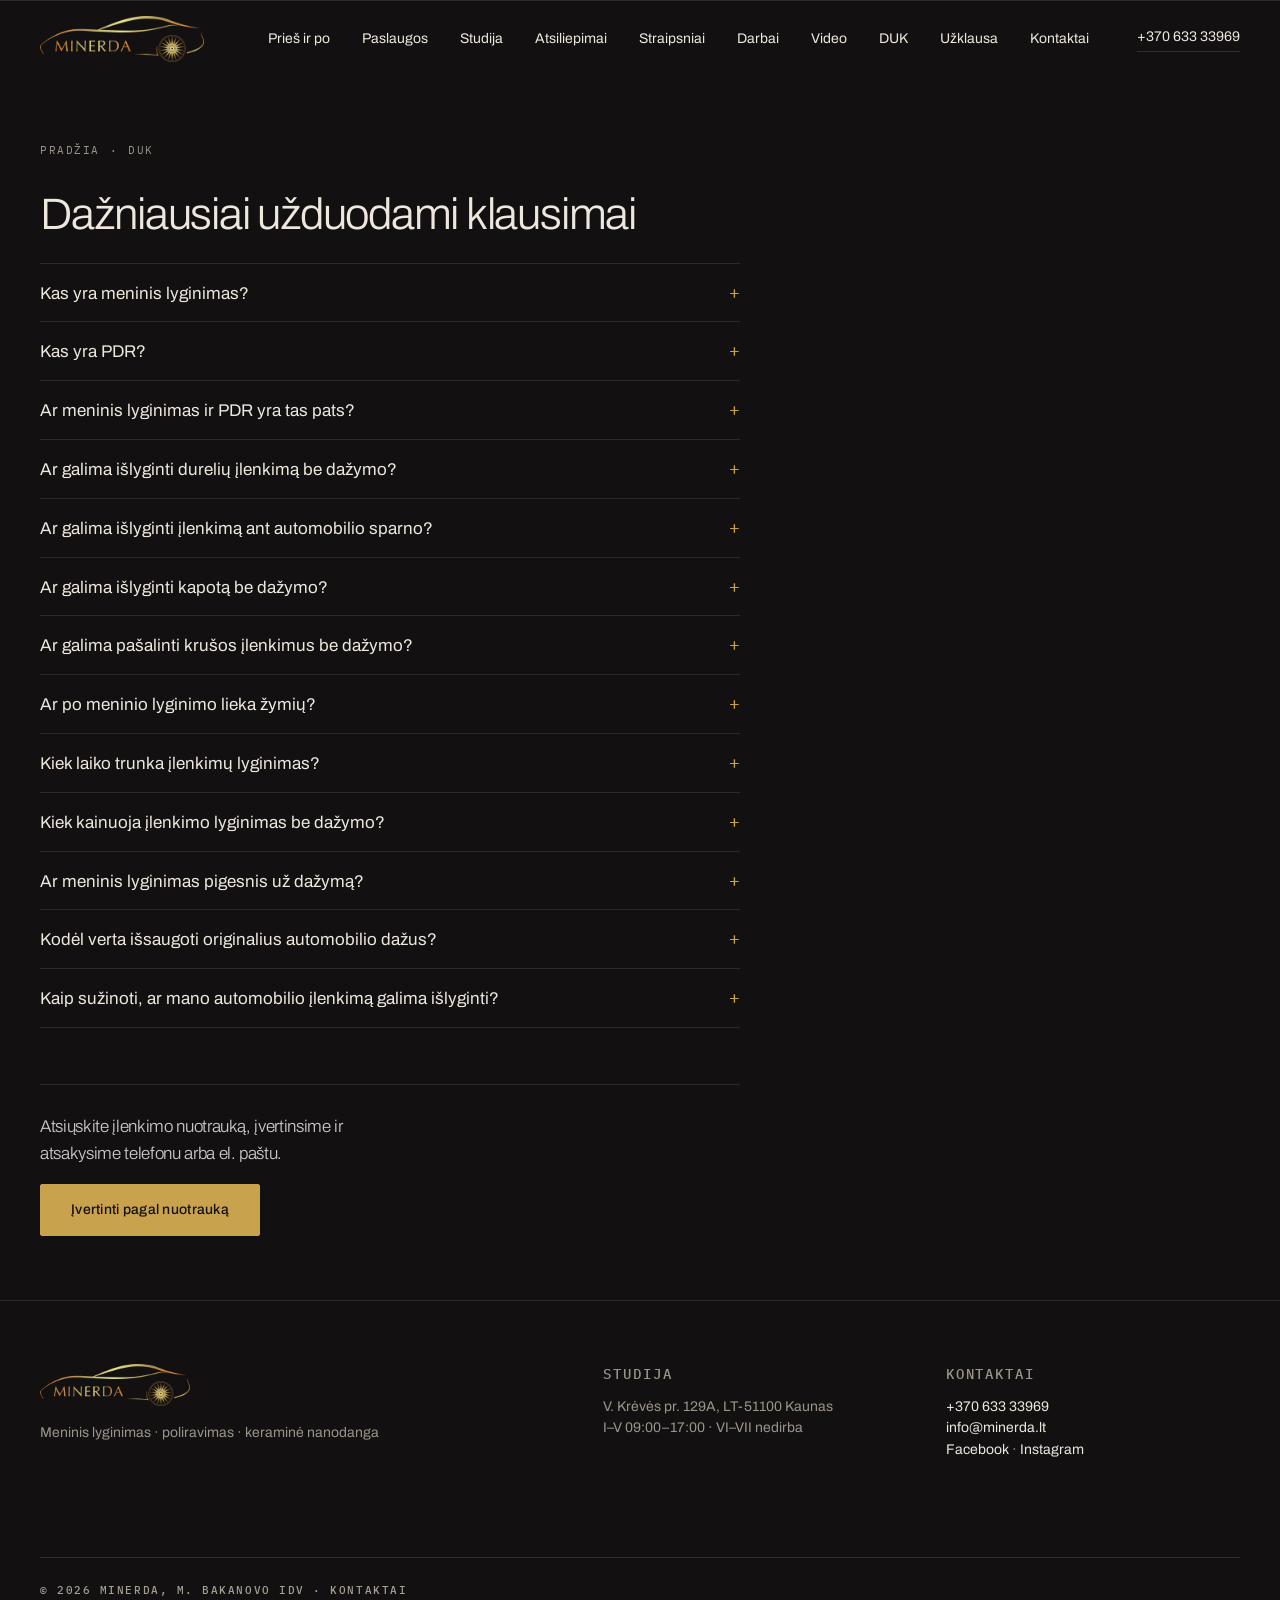
==== commit fba55afa: "Naujas /kontaktai/ puslapis + porastes nuoroda i ji PATIKRA: #kontaktai anchor'o pagrindiniame NEBUV" ====
--- a/duk/index.html
+++ b/duk/index.html
@@ -27,7 +27,7 @@
       href="https://fonts.googleapis.com/css2?family=Archivo:wght@300;400;500&family=IBM+Plex+Mono:wght@400;500&display=swap">
 <noscript><link rel="stylesheet"
       href="https://fonts.googleapis.com/css2?family=Archivo:wght@300;400;500&family=IBM+Plex+Mono:wght@400;500&display=swap"></noscript>
-<link rel="stylesheet" href="../styles.css?v=20260909d">
+<link rel="stylesheet" href="../styles.css?v=20260910a">
 <script>document.documentElement.className += ' js';</script>
 <script type="application/ld+json">{"@context": "https://schema.org", "@type": "FAQPage", "mainEntity": [{"@type": "Question", "name": "Kas yra meninis lyginimas?", "acceptedAnswer": {"@type": "Answer", "text": "Meninis lyginimas – automobilio kėbulo įlenkimų tiesinimo technologija, leidžianti daugeliu atvejų pašalinti deformaciją neperdažant automobilio detalės. Šis metodas dar vadinamas PDR arba įlenkimų lyginimu be dažymo."}}, {"@type": "Question", "name": "Kas yra PDR?", "acceptedAnswer": {"@type": "Answer", "text": "PDR – „Paintless Dent Repair\" – tai įlenkimų remonto be dažymo technologija. Jos metu automobilio kėbulo metalas formuojamas ir grąžinamas į pradinę padėtį išsaugant esamą dažų dangą."}}, {"@type": "Question", "name": "Ar meninis lyginimas ir PDR yra tas pats?", "acceptedAnswer": {"@type": "Answer", "text": "Praktikoje terminai „meninis lyginimas\", „bedažis lyginimas\", „įlenkimų lyginimas be dažymo\" ir „PDR\" dažnai naudojami tai pačiai arba labai panašiai automobilio kėbulo remonto technologijai apibūdinti."}}, {"@type": "Question", "name": "Ar galima išlyginti durelių įlenkimą be dažymo?", "acceptedAnswer": {"@type": "Answer", "text": "Dažnai taip. Jeigu durelių dažai nepažeisti ir metalo deformacija tinkama PDR technologijai, durelių įlenkimas gali būti pašalintas be dažymo."}}, {"@type": "Question", "name": "Ar galima išlyginti įlenkimą ant automobilio sparno?", "acceptedAnswer": {"@type": "Answer", "text": "Taip, daugelį sparnų įlenkimų galima lyginti PDR būdu. Galimybė priklauso nuo įlenkimo vietos, gylio, dažų būklės ir metalo deformacijos."}}, {"@type": "Question", "name": "Ar galima išlyginti kapotą be dažymo?", "acceptedAnswer": {"@type": "Answer", "text": "Daugeliu atvejų taip. PDR naudojamas kapoto įlenkimams, krušos duobutėms ir kitiems pažeidimams šalinti, tačiau kiekvienas pažeidimas turi būti įvertintas individualiai."}}, {"@type": "Question", "name": "Ar galima pašalinti krušos įlenkimus be dažymo?", "acceptedAnswer": {"@type": "Answer", "text": "Taip. Automobilių lyginimas po krušos yra viena svarbiausių PDR technologijos pritaikymo sričių. Jeigu dažai nepažeisti, daug krušos sukeltų įlenkimų galima pašalinti neperdažant automobilio."}}, {"@type": "Question", "name": "Ar po meninio lyginimo lieka žymių?", "acceptedAnswer": {"@type": "Answer", "text": "Rezultatas priklauso nuo pažeidimo sudėtingumo, metalo ištempimo, dažų būklės, pažeidimo vietos ir kitų aplinkybių. Tinkami PDR remontui įlenkimai dažnai gali būti pašalinti labai tiksliai."}}, {"@type": "Question", "name": "Kiek laiko trunka įlenkimų lyginimas?", "acceptedAnswer": {"@type": "Answer", "text": "Nedidelio įlenkimo remontas gali būti atliekamas gana greitai, tačiau sudėtingų arba daugybinių pažeidimų, pavyzdžiui, po krušos, remontas užtrunka ilgiau. Tikslus terminas nustatomas įvertinus automobilį."}}, {"@type": "Question", "name": "Kiek kainuoja įlenkimo lyginimas be dažymo?", "acceptedAnswer": {"@type": "Answer", "text": "Kaina priklauso nuo įlenkimo dydžio, gylio, vietos, detalės konstrukcijos, įlenkimų skaičiaus ir darbų sudėtingumo. Dėl šios priežasties tiksli meninio lyginimo kaina paprastai nustatoma pagal konkretaus pažeidimo nuotraukas arba apžiūrėjus automobilį."}}, {"@type": "Question", "name": "Ar meninis lyginimas pigesnis už dažymą?", "acceptedAnswer": {"@type": "Answer", "text": "Kai pažeidimas tinkamas PDR remontui, lyginimas be dažymo gali būti ekonomiškesnis, nes nereikia atlikti visų tradicinio kėbulo remonto etapų – glaistymo, gruntavimo ir detalės perdažymo."}}, {"@type": "Question", "name": "Kodėl verta išsaugoti originalius automobilio dažus?", "acceptedAnswer": {"@type": "Answer", "text": "Originali gamyklinė dažų danga leidžia išvengti papildomo detalės perdažymo ir galimų atspalvio skirtumų. Tai ypač aktualu naujesniems ir didesnės vertės automobiliams."}}, {"@type": "Question", "name": "Kaip sužinoti, ar mano automobilio įlenkimą galima išlyginti?", "acceptedAnswer": {"@type": "Answer", "text": "Paprasčiausias būdas – pateikti kelias aiškias įlenkimo nuotraukas iš skirtingų kampų. Pagal jas galima preliminariai įvertinti pažeidimą, o galutinis sprendimas priimamas apžiūrėjus automobilį."}}]}</script>
 <script type="application/ld+json">{"@context": "https://schema.org", "@type": "BreadcrumbList", "itemListElement": [{"@type": "ListItem", "position": 1, "name": "Pradžia", "item": "https://minerda.lt/"}, {"@type": "ListItem", "position": 2, "name": "Dažniausiai užduodami klausimai", "item": "https://minerda.lt/duk/"}]}</script>
@@ -50,6 +50,7 @@
       <a href="../#video">Video</a>
       <a href="../duk/">DUK</a>
       <a href="../#uzklausa">Užklausa</a>
+      <a href="../kontaktai/">Kontaktai</a>
     </nav>
     <a class="tlink nav__tel" href="tel:+37063333969">+370 633 33969</a>
     <button class="nav__toggle" id="navToggle" aria-expanded="false" aria-controls="navPanel" aria-label="Atidaryti meniu">
@@ -67,6 +68,7 @@
       <a href="../#video">Video</a>
       <a href="../duk/">DUK</a>
       <a href="../#uzklausa">Užklausa</a>
+      <a href="../kontaktai/">Kontaktai</a>
     </div>
     <a class="nav__panel-tel" href="tel:+37063333969">+370 633 33969</a>
   </div>
@@ -159,7 +161,7 @@
       <p class="mono">Kontaktai</p>
       <p class="foot__lines"><span><a href="tel:+37063333969">+370 633 33969</a></span><b class="sep"> · </b><span><a href="mailto:info@minerda.lt">info@minerda.lt</a></span><b class="sep"> · </b><span><a href="https://www.facebook.com/profile.php?id=100054326658601" target="_blank" rel="noopener">Facebook</a> · <a href="https://www.instagram.com/_minerda_/" target="_blank" rel="noopener">Instagram</a></span></p>
     </div>
-    <p class="foot__legal">© <span id="yr">2026</span> MINERDA, M. Bakanovo IDV · Individualios veiklos pažymos Nr. 980213</p>
+    <p class="foot__legal">© <span id="yr">2026</span> MINERDA, M. Bakanovo IDV · <a href="../kontaktai/">Kontaktai</a></p>
   </div>
 </footer>
 
@@ -169,6 +171,6 @@
 </div>
 
 <script src="../lenis.min.js"></script>
-<script src="../main.js?v=20260909d"></script>
+<script src="../main.js?v=20260910a"></script>
 </body>
 </html>
--- a/styles.css
+++ b/styles.css
@@ -605,6 +605,11 @@
     transition:transform 300ms var(--e), opacity 300ms var(--e);
   }
   .js .vrail__i.is-mid,.js .gal > li.is-mid{transform:scale(1); opacity:1}
+
+  /* kontaktų puslapis: rekvizitų etiketės ilgesnės nei formos bloke,
+     todėl telefone etiketė eina virš reikšmės, o ne šalia jos */
+  .contacts--page li{display:block}
+  .contacts--page li .mono{display:block; margin-bottom:5px}
 
   /* E5 — forma */
   .form-grid{gap:var(--s3)}
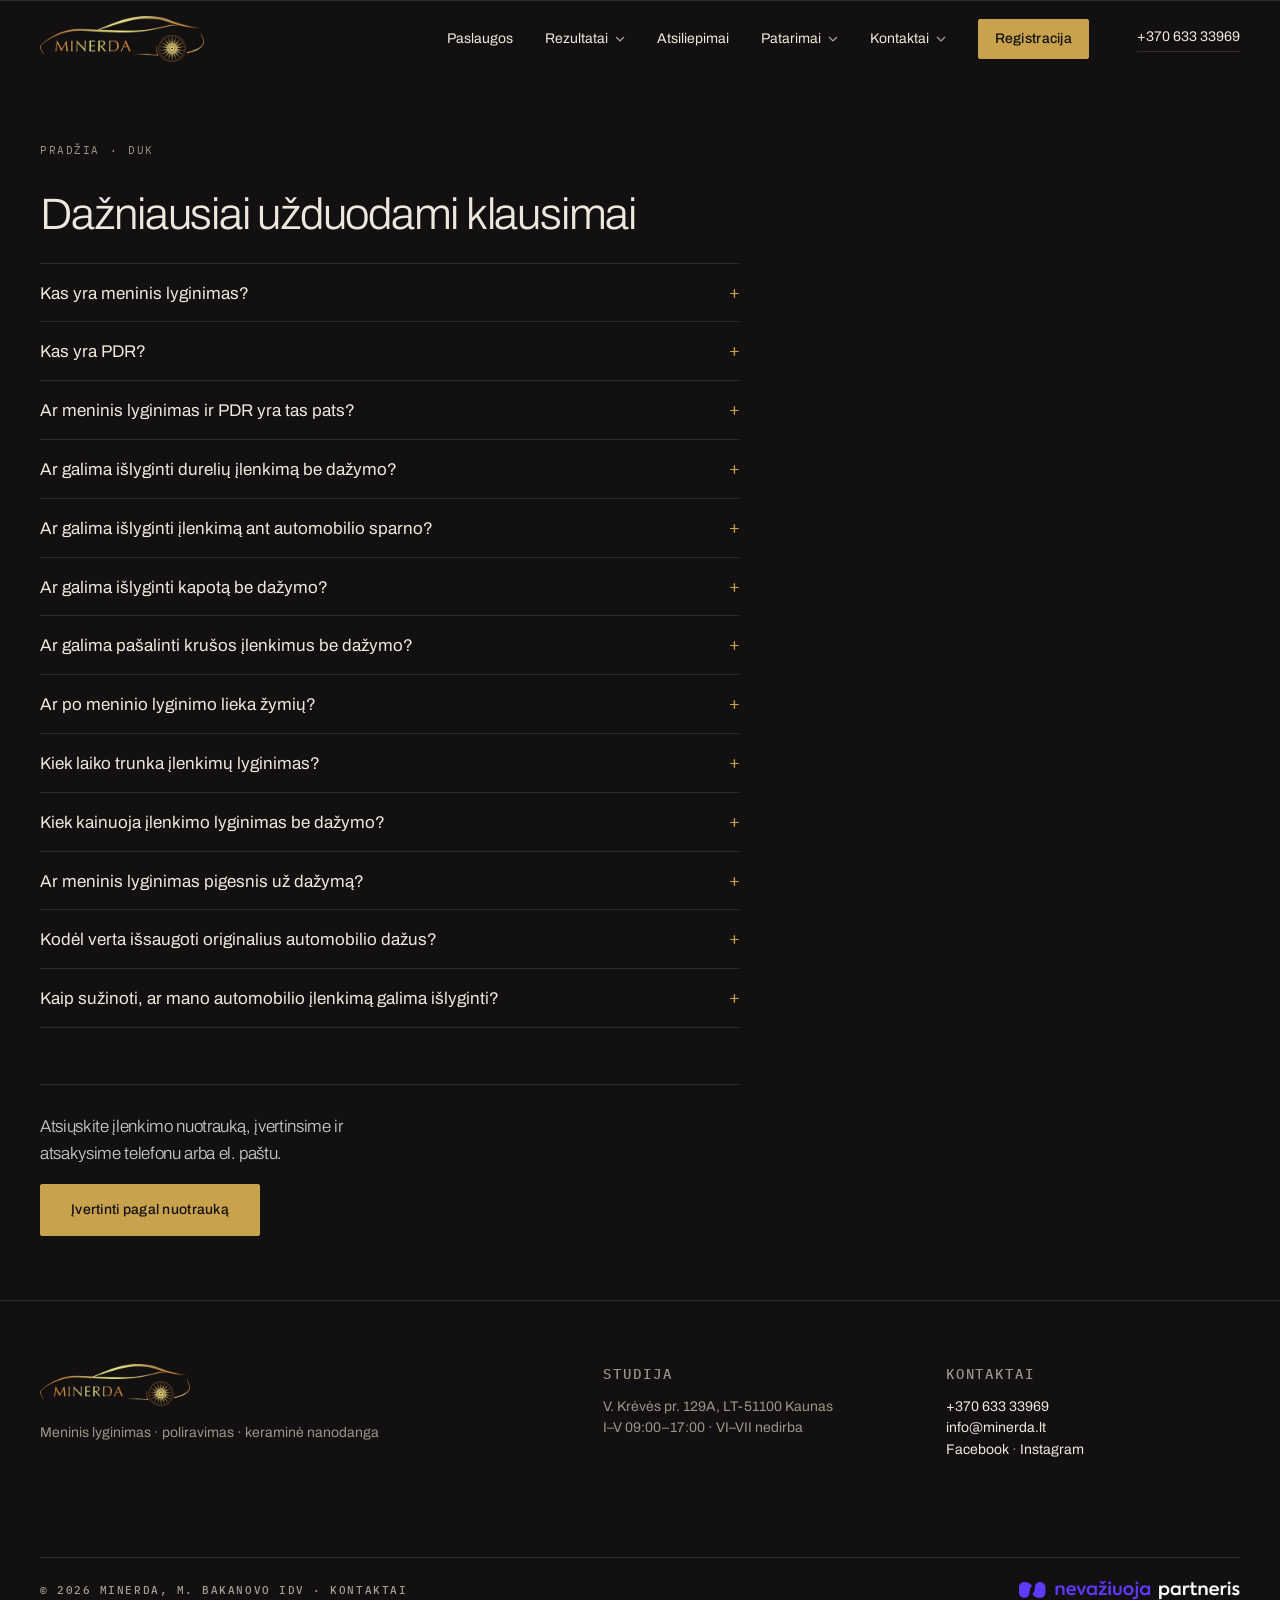
==== commit 8f7110a5: "deploy: registracija, partner badge, map, hamburger header Co-Authored-By: Claude Opus 5.5 <noreply@" ====
--- a/duk/index.html
+++ b/duk/index.html
@@ -27,7 +27,7 @@
       href="https://fonts.googleapis.com/css2?family=Archivo:wght@300;400;500&family=IBM+Plex+Mono:wght@400;500&display=swap">
 <noscript><link rel="stylesheet"
       href="https://fonts.googleapis.com/css2?family=Archivo:wght@300;400;500&family=IBM+Plex+Mono:wght@400;500&display=swap"></noscript>
-<link rel="stylesheet" href="../styles.css?v=20260910a">
+<link rel="stylesheet" href="../styles.css?v=20260924">
 <script>document.documentElement.className += ' js';</script>
 <script type="application/ld+json">{"@context": "https://schema.org", "@type": "FAQPage", "mainEntity": [{"@type": "Question", "name": "Kas yra meninis lyginimas?", "acceptedAnswer": {"@type": "Answer", "text": "Meninis lyginimas – automobilio kėbulo įlenkimų tiesinimo technologija, leidžianti daugeliu atvejų pašalinti deformaciją neperdažant automobilio detalės. Šis metodas dar vadinamas PDR arba įlenkimų lyginimu be dažymo."}}, {"@type": "Question", "name": "Kas yra PDR?", "acceptedAnswer": {"@type": "Answer", "text": "PDR – „Paintless Dent Repair\" – tai įlenkimų remonto be dažymo technologija. Jos metu automobilio kėbulo metalas formuojamas ir grąžinamas į pradinę padėtį išsaugant esamą dažų dangą."}}, {"@type": "Question", "name": "Ar meninis lyginimas ir PDR yra tas pats?", "acceptedAnswer": {"@type": "Answer", "text": "Praktikoje terminai „meninis lyginimas\", „bedažis lyginimas\", „įlenkimų lyginimas be dažymo\" ir „PDR\" dažnai naudojami tai pačiai arba labai panašiai automobilio kėbulo remonto technologijai apibūdinti."}}, {"@type": "Question", "name": "Ar galima išlyginti durelių įlenkimą be dažymo?", "acceptedAnswer": {"@type": "Answer", "text": "Dažnai taip. Jeigu durelių dažai nepažeisti ir metalo deformacija tinkama PDR technologijai, durelių įlenkimas gali būti pašalintas be dažymo."}}, {"@type": "Question", "name": "Ar galima išlyginti įlenkimą ant automobilio sparno?", "acceptedAnswer": {"@type": "Answer", "text": "Taip, daugelį sparnų įlenkimų galima lyginti PDR būdu. Galimybė priklauso nuo įlenkimo vietos, gylio, dažų būklės ir metalo deformacijos."}}, {"@type": "Question", "name": "Ar galima išlyginti kapotą be dažymo?", "acceptedAnswer": {"@type": "Answer", "text": "Daugeliu atvejų taip. PDR naudojamas kapoto įlenkimams, krušos duobutėms ir kitiems pažeidimams šalinti, tačiau kiekvienas pažeidimas turi būti įvertintas individualiai."}}, {"@type": "Question", "name": "Ar galima pašalinti krušos įlenkimus be dažymo?", "acceptedAnswer": {"@type": "Answer", "text": "Taip. Automobilių lyginimas po krušos yra viena svarbiausių PDR technologijos pritaikymo sričių. Jeigu dažai nepažeisti, daug krušos sukeltų įlenkimų galima pašalinti neperdažant automobilio."}}, {"@type": "Question", "name": "Ar po meninio lyginimo lieka žymių?", "acceptedAnswer": {"@type": "Answer", "text": "Rezultatas priklauso nuo pažeidimo sudėtingumo, metalo ištempimo, dažų būklės, pažeidimo vietos ir kitų aplinkybių. Tinkami PDR remontui įlenkimai dažnai gali būti pašalinti labai tiksliai."}}, {"@type": "Question", "name": "Kiek laiko trunka įlenkimų lyginimas?", "acceptedAnswer": {"@type": "Answer", "text": "Nedidelio įlenkimo remontas gali būti atliekamas gana greitai, tačiau sudėtingų arba daugybinių pažeidimų, pavyzdžiui, po krušos, remontas užtrunka ilgiau. Tikslus terminas nustatomas įvertinus automobilį."}}, {"@type": "Question", "name": "Kiek kainuoja įlenkimo lyginimas be dažymo?", "acceptedAnswer": {"@type": "Answer", "text": "Kaina priklauso nuo įlenkimo dydžio, gylio, vietos, detalės konstrukcijos, įlenkimų skaičiaus ir darbų sudėtingumo. Dėl šios priežasties tiksli meninio lyginimo kaina paprastai nustatoma pagal konkretaus pažeidimo nuotraukas arba apžiūrėjus automobilį."}}, {"@type": "Question", "name": "Ar meninis lyginimas pigesnis už dažymą?", "acceptedAnswer": {"@type": "Answer", "text": "Kai pažeidimas tinkamas PDR remontui, lyginimas be dažymo gali būti ekonomiškesnis, nes nereikia atlikti visų tradicinio kėbulo remonto etapų – glaistymo, gruntavimo ir detalės perdažymo."}}, {"@type": "Question", "name": "Kodėl verta išsaugoti originalius automobilio dažus?", "acceptedAnswer": {"@type": "Answer", "text": "Originali gamyklinė dažų danga leidžia išvengti papildomo detalės perdažymo ir galimų atspalvio skirtumų. Tai ypač aktualu naujesniems ir didesnės vertės automobiliams."}}, {"@type": "Question", "name": "Kaip sužinoti, ar mano automobilio įlenkimą galima išlyginti?", "acceptedAnswer": {"@type": "Answer", "text": "Paprasčiausias būdas – pateikti kelias aiškias įlenkimo nuotraukas iš skirtingų kampų. Pagal jas galima preliminariai įvertinti pažeidimą, o galutinis sprendimas priimamas apžiūrėjus automobilį."}}]}</script>
 <script type="application/ld+json">{"@context": "https://schema.org", "@type": "BreadcrumbList", "itemListElement": [{"@type": "ListItem", "position": 1, "name": "Pradžia", "item": "https://minerda.lt/"}, {"@type": "ListItem", "position": 2, "name": "Dažniausiai užduodami klausimai", "item": "https://minerda.lt/duk/"}]}</script>
@@ -41,16 +41,32 @@
       <picture><source srcset="../img/minerda-logo-400.webp" type="image/webp"><img src="../img/minerda-logo-400.png" width="400" height="93" alt="Minerda"></picture>
     </a>
     <nav class="nav__links" aria-label="Pagrindinis meniu">
-      <a href="../#darbas">Prieš ir po</a>
       <a href="../#paslaugos">Paslaugos</a>
-      <a href="../#studija">Studija</a>
+      <div class="dd">
+        <button class="dd__btn" type="button" aria-expanded="false" aria-controls="dd-rez">Rezultatai<svg class="dd__ch" width="10" height="6" viewBox="0 0 10 6" aria-hidden="true"><path d="M1 1l4 4 4-4" fill="none" stroke="currentColor" stroke-width="1.2"/></svg></button>
+        <div class="dd__menu" id="dd-rez">
+          <a href="../#darbas">Prieš ir po</a>
+          <a href="../#darbai">Darbai</a>
+          <a href="../#video">Video</a>
+        </div>
+      </div>
       <a href="../#atsiliepimai">Atsiliepimai</a>
-      <a href="../straipsniai/">Straipsniai</a>
-      <a href="../#darbai">Darbai</a>
-      <a href="../#video">Video</a>
-      <a href="../duk/">DUK</a>
-      <a href="../#uzklausa">Užklausa</a>
-      <a href="../kontaktai/">Kontaktai</a>
+      <div class="dd">
+        <button class="dd__btn" type="button" aria-expanded="false" aria-controls="dd-pat">Patarimai<svg class="dd__ch" width="10" height="6" viewBox="0 0 10 6" aria-hidden="true"><path d="M1 1l4 4 4-4" fill="none" stroke="currentColor" stroke-width="1.2"/></svg></button>
+        <div class="dd__menu" id="dd-pat">
+          <a href="../straipsniai/">Straipsniai</a>
+          <a href="../duk/">DUK</a>
+        </div>
+      </div>
+      <div class="dd">
+        <button class="dd__btn" type="button" aria-expanded="false" aria-controls="dd-kon">Kontaktai<svg class="dd__ch" width="10" height="6" viewBox="0 0 10 6" aria-hidden="true"><path d="M1 1l4 4 4-4" fill="none" stroke="currentColor" stroke-width="1.2"/></svg></button>
+        <div class="dd__menu" id="dd-kon">
+          <a href="../kontaktai/">Kontaktai</a>
+          <a href="../#uzklausa">Užklausa</a>
+          <a href="../#studija">Studija</a>
+        </div>
+      </div>
+      <a class="btn nav__reg" href="https://nevaziuoja.lt/autoservisas/minerda-1518?book-now=true" target="_blank" rel="noopener">Registracija</a>
     </nav>
     <a class="tlink nav__tel" href="tel:+37063333969">+370 633 33969</a>
     <button class="nav__toggle" id="navToggle" aria-expanded="false" aria-controls="navPanel" aria-label="Atidaryti meniu">
@@ -59,16 +75,20 @@
   </div>
   <div class="nav__panel" id="navPanel" hidden>
     <div class="nav__panel-in">
-      <a href="../#darbas">Prieš ir po</a>
       <a href="../#paslaugos">Paslaugos</a>
-      <a href="../#studija">Studija</a>
       <a href="../#atsiliepimai">Atsiliepimai</a>
-      <a href="../straipsniai/">Straipsniai</a>
-      <a href="../#darbai">Darbai</a>
-      <a href="../#video">Video</a>
-      <a href="../duk/">DUK</a>
-      <a href="../#uzklausa">Užklausa</a>
-      <a href="../kontaktai/">Kontaktai</a>
+      <p class="nav__grp">Rezultatai</p>
+      <a class="nav__sub" href="../#darbas">Prieš ir po</a>
+      <a class="nav__sub" href="../#darbai">Darbai</a>
+      <a class="nav__sub" href="../#video">Video</a>
+      <p class="nav__grp">Patarimai</p>
+      <a class="nav__sub" href="../straipsniai/">Straipsniai</a>
+      <a class="nav__sub" href="../duk/">DUK</a>
+      <p class="nav__grp">Kontaktai</p>
+      <a class="nav__sub" href="../kontaktai/">Kontaktai</a>
+      <a class="nav__sub" href="../#uzklausa">Užklausa</a>
+      <a class="nav__sub" href="../#studija">Studija</a>
+      <a class="btn nav__reg" href="https://nevaziuoja.lt/autoservisas/minerda-1518?book-now=true" target="_blank" rel="noopener">Registracija</a>
     </div>
     <a class="nav__panel-tel" href="tel:+37063333969">+370 633 33969</a>
   </div>
@@ -162,6 +182,7 @@
       <p class="foot__lines"><span><a href="tel:+37063333969">+370 633 33969</a></span><b class="sep"> · </b><span><a href="mailto:info@minerda.lt">info@minerda.lt</a></span><b class="sep"> · </b><span><a href="https://www.facebook.com/profile.php?id=100054326658601" target="_blank" rel="noopener">Facebook</a> · <a href="https://www.instagram.com/_minerda_/" target="_blank" rel="noopener">Instagram</a></span></p>
     </div>
     <p class="foot__legal">© <span id="yr">2026</span> MINERDA, M. Bakanovo IDV · <a href="../kontaktai/">Kontaktai</a></p>
+    <a href="https://nevaziuoja.lt" target="_blank" rel="noopener" class="partner-badge"><img src="../img/nevaziuoja-partneris.png" width="221" height="28" alt="nevažiuoja.lt partneris" loading="lazy"></a>
   </div>
 </footer>
 
@@ -171,6 +192,6 @@
 </div>
 
 <script src="../lenis.min.js"></script>
-<script src="../main.js?v=20260910a"></script>
+<script src="../main.js?v=20260924"></script>
 </body>
 </html>
--- a/styles.css
+++ b/styles.css
@@ -867,3 +867,72 @@
   .art__s{margin-top:36px}
   .cta .btn{width:100%}
 }
+
+/* ── registracija (nevaziuoja.lt), partnerio ženkliukas, žemėlapis ── */
+.btn--ghost{background:transparent; color:var(--text); border-color:var(--gold)}
+.btn--ghost:hover{background:transparent; color:var(--text); border-color:var(--text)}
+.nav__links a.nav__reg{align-self:center; min-height:40px; padding:8px 16px; color:var(--ink); white-space:nowrap}
+.nav__links a.nav__reg::after{content:none}
+.nav__links a.nav__reg:hover{color:var(--ink)}
+.nav__panel a.nav__reg{align-self:flex-start; min-height:48px; margin-top:var(--s3); padding:12px 26px;
+  font-size:16px; letter-spacing:.02em; color:var(--ink); border:1px solid var(--gold)}
+.partner-badge{grid-column:1/-1; justify-self:start; display:inline-block; margin-top:calc(18px - var(--gap-block)); line-height:0}
+.partner-badge img{width:221px; height:28px}
+/* kompiuteryje ženkliukas dešinėje, copyright eilutėje (abu 2-oje footerio eilutėje) */
+@media (min-width:901px){
+  .foot__legal,.partner-badge{grid-row:2}
+  .partner-badge{justify-self:end; align-self:end; margin:0 0 -5px}
+}
+.contacts li.contacts__map{display:block}
+.map{overflow:hidden; line-height:0; border:1px solid var(--line-2); border-radius:var(--r); background:var(--ink-2)}
+.map iframe{display:block; width:100%; height:320px}
+.contacts a.map__link{display:inline-block; margin:12px 0 0; padding:0 0 3px}
+.contacts li.contacts__reg{display:block}
+.contacts .btn{border-bottom:1px solid var(--gold); padding:14px 30px; margin:6px 0}
+.contacts .btn:hover{border-color:var(--text)}
+@media (max-width:760px){
+  .map iframe{height:260px}
+  .partner-badge img{width:189px; height:24px}
+}
+
+/* ── nav išskleidžiami sąrašai: Rezultatai / Patarimai / Kontaktai ── */
+.nav__links{align-items:center}
+.dd{position:relative}
+.dd__btn{display:inline-flex; align-items:center; gap:7px; padding:6px 0; background:none; border:0; cursor:pointer;
+  font:inherit; color:var(--text); letter-spacing:inherit}
+.dd__ch{transition:transform var(--d-mid) var(--e); opacity:.7}
+.dd.is-open .dd__ch{transform:rotate(180deg)}
+.dd__menu{position:absolute; top:calc(100% + 16px); left:-22px; min-width:190px; z-index:120;
+  display:flex; flex-direction:column; padding:10px 22px;
+  background:var(--ink); border:1px solid var(--line); border-radius:var(--r);
+  opacity:0; visibility:hidden; transform:translate3d(0,-6px,0);
+  transition:opacity 200ms var(--e) 150ms, transform 200ms var(--e) 150ms, visibility 0s linear 350ms}
+/* nematomas tiltelis, kad pelė nepamestų sąrašo pakeliui žemyn */
+.dd__menu::before{content:""; position:absolute; left:0; right:0; top:-17px; height:17px}
+.nav__links .dd__menu a{padding:11px 0; white-space:nowrap; align-self:flex-start}
+.nav__links .dd__menu a + a{margin-top:2px}
+.dd.is-open .dd__menu{opacity:1; visibility:visible; transform:none; transition-delay:0s}
+@media (hover:hover){
+  .dd:hover .dd__menu{opacity:1; visibility:visible; transform:none; transition-delay:0s}
+  .dd:hover .dd__ch{transform:rotate(180deg)}
+}
+/* mobilus meniu: grupės su antraštėmis */
+.nav__grp{margin:var(--s3) 0 2px; font-family:var(--m); font-size:var(--t-label); font-weight:500;
+  letter-spacing:.14em; text-transform:uppercase; color:var(--muted)}
+@media (max-width:760px){
+  .nav__panel a.nav__sub{font-size:22px; padding:8px 0}
+  .nav__grp{opacity:0; transform:translate3d(0,14px,0)}
+  .nav.is-open .nav__grp{animation:navIn 420ms cubic-bezier(.22,.61,.36,1) both}
+}
+/* 901–1099px juosta netelpa, todėl meniu per mygtuką kaip planšetėje */
+@media (min-width:901px) and (max-width:1099px){
+  .nav__links,.nav__tel{display:none}
+  .nav__toggle{display:flex}
+  .nav.is-open .nav__panel{display:flex}
+  .nav.is-open{background:var(--ink)}
+}
+/* planšetės meniu (761–1099px): punktai stulpeliu, kaip telefone */
+.nav__panel-in{display:flex; flex-direction:column}
+@media (min-width:761px) and (max-width:1099px){
+  .nav__panel{max-height:calc(100vh - 78px); max-height:calc(100dvh - 78px); overflow-y:auto; overscroll-behavior:contain}
+}
